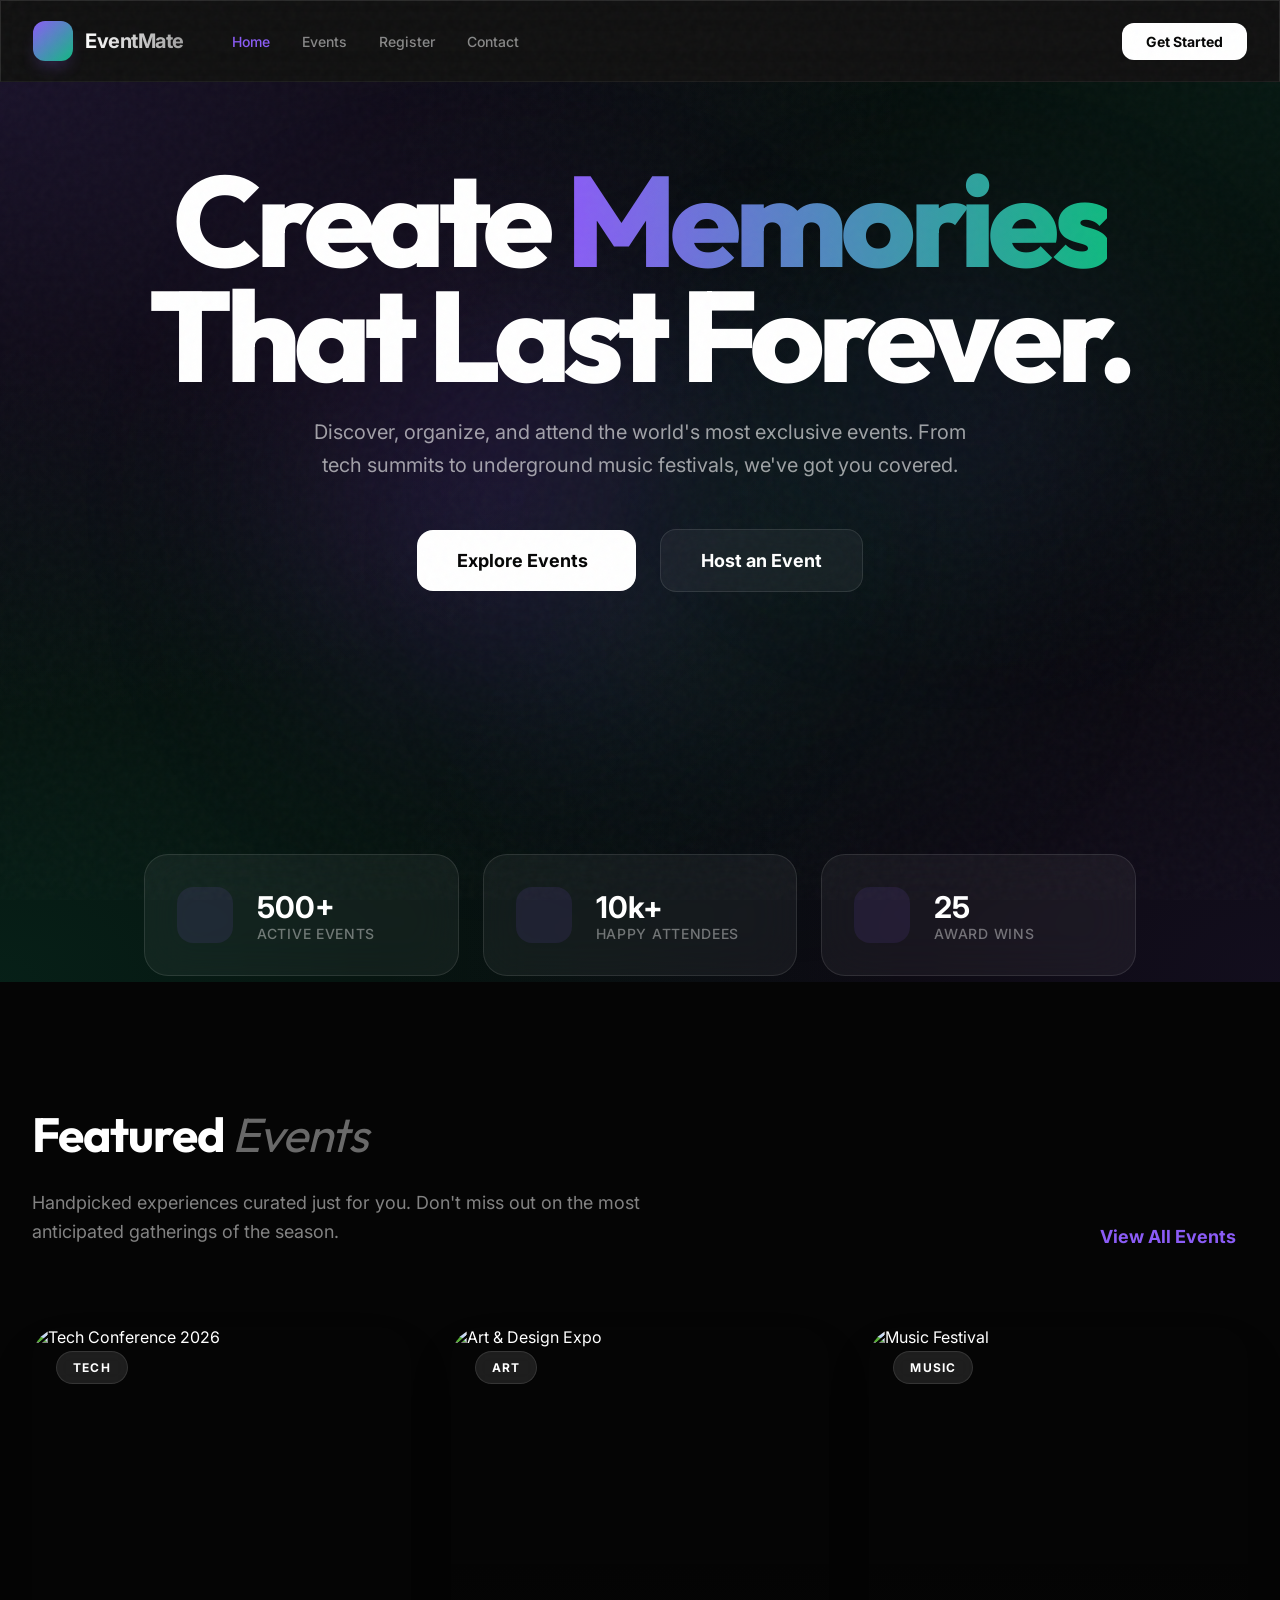
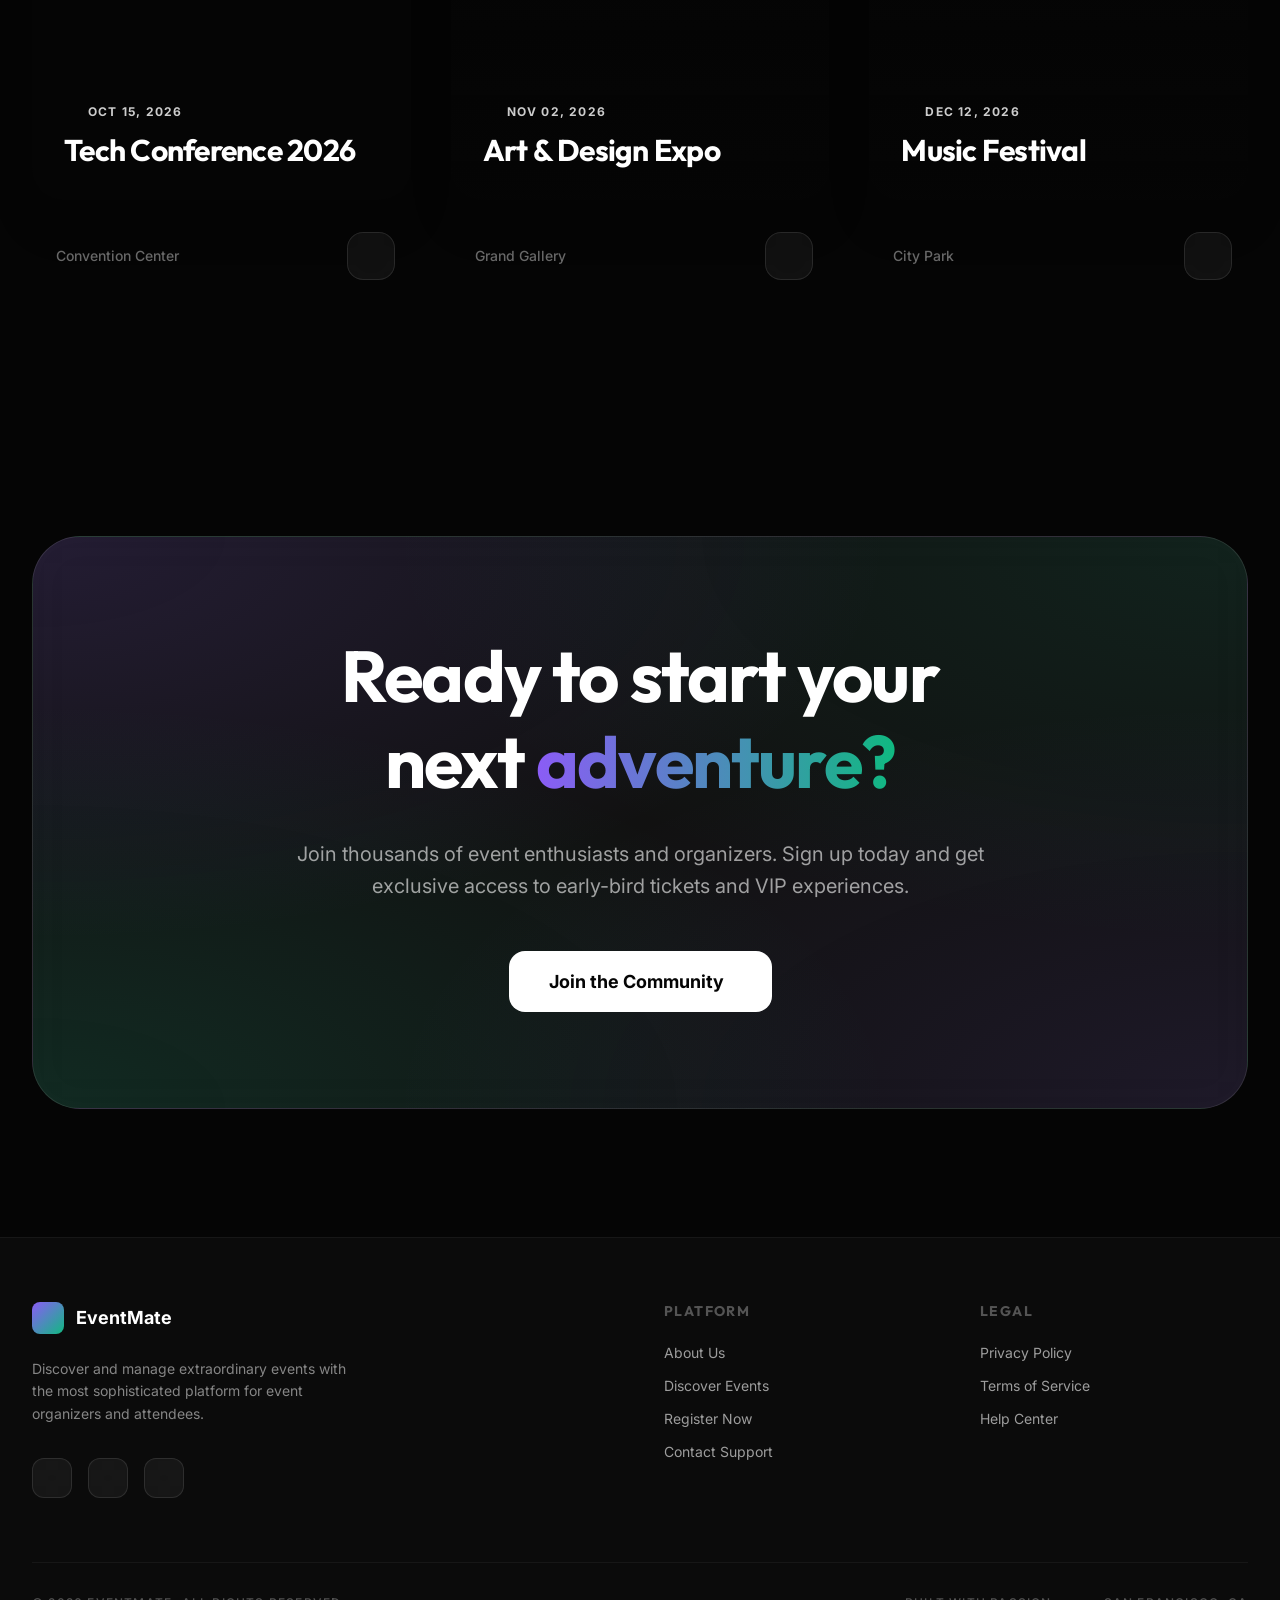
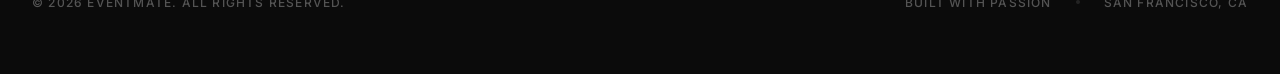
==== index.html @ 60ad9356 "Basic" ====
<!doctype html>
<html lang="en">

<head>
    <meta charset="UTF-8" />
    <meta name="viewport" content="width=device-width, initial-scale=1.0" />
    <title>EventMate - The Future of Event Management</title>
    <!-- Lucide Icons -->
    <script src="https://unpkg.com/lucide@latest"></script>
    <link rel="stylesheet" href="styles.css" />
</head>

<body>
    <div class="main-wrapper">
        <div class="noise-overlay"></div>

        <!-- Header -->
        <header class="header glass">
            <div class="header-inner container">
                <div class="header-left">
                    <a href="index.html" class="logo">
                        <div class="logo-icon">
                            <i data-lucide="sparkles"></i>
                        </div>
                        <span class="logo-text">EventMate</span>
                    </a>
                    <nav class="nav-links">
                        <a href="index.html" class="nav-link active">Home</a>
                        <a href="events.html" class="nav-link">Events</a>
                        <a href="register.html" class="nav-link">Register</a>
                        <a href="contact.html" class="nav-link">Contact</a>
                    </nav>
                </div>
                <div class="header-right">
                    <button class="icon-btn">
                        <i data-lucide="bell"></i>
                    </button>
                    <a href="signup.html" class="icon-btn">
                        <i data-lucide="user"></i>
                    </a>
                    <a href="signup.html" class="btn btn-primary header-cta">
                        Get Started
                    </a>
                </div>
            </div>
        </header>

        <!-- Main Content -->
        <main class="main-content">

            <!-- Hero Section -->
            <section class="hero mesh-bg">
                <div class="hero-blobs">
                    <div class="blob blob-1 animate-pulse"></div>
                    <div class="blob blob-2 animate-pulse delay-700"></div>
                    <div class="blob blob-3 animate-float"></div>
                </div>

                <div class="hero-content">
                    <h1 class="hero-title">
                        Create <span class="text-gradient">Memories</span> <br />
                        That Last Forever.
                    </h1>
                    <p class="hero-desc">
                        Discover, organize, and attend the world's most exclusive events. From tech summits to
                        underground music festivals, we've got you covered.
                    </p>
                    <div class="hero-actions">
                        <a href="events.html" class="btn btn-primary btn-lg btn-glow">
                            Explore Events
                            <i data-lucide="arrow-right"></i>
                        </a>
                        <a href="register.html" class="btn btn-glass btn-lg btn-glow">
                            Host an Event
                        </a>
                    </div>
                </div>
            </section>

            <!-- Stats Section -->
            <section class="stats">
                <div class="container-sm">
                    <div class="stats-grid">
                        <div class="stat-card glass">
                            <div class="stat-icon">
                                <i data-lucide="calendar"></i>
                            </div>
                            <div>
                                <div class="stat-value">500+</div>
                                <div class="stat-label">Active Events</div>
                            </div>
                        </div>
                        <div class="stat-card glass">
                            <div class="stat-icon">
                                <i data-lucide="users"></i>
                            </div>
                            <div>
                                <div class="stat-value">10k+</div>
                                <div class="stat-label">Happy Attendees</div>
                            </div>
                        </div>
                        <div class="stat-card glass">
                            <div class="stat-icon">
                                <i data-lucide="trophy"></i>
                            </div>
                            <div>
                                <div class="stat-value">25</div>
                                <div class="stat-label">Award Wins</div>
                            </div>
                        </div>
                    </div>
                </div>
            </section>

            <!-- Events Section -->
            <section class="section container">
                <div class="section-header">
                    <div>
                        <h2 class="section-title">Featured <span>Events</span></h2>
                        <p class="section-desc">
                            Handpicked experiences curated just for you. Don't miss out on the most anticipated
                            gatherings of the season.
                        </p>
                    </div>
                    <a href="events.html" class="section-link">
                        View All Events
                        <i data-lucide="arrow-right"></i>
                    </a>
                </div>

                <div class="events-grid">
                    <!-- Event 1 -->
                    <div class="event-card">
                        <div class="event-img-wrapper">
                            <img src="https://images.unsplash.com/photo-1540575861501-7ad05823c9f5?auto=format&fit=crop&q=80&w=800"
                                alt="Tech Conference 2026" class="event-img" referrerpolicy="no-referrer" />
                            <div class="event-overlay"></div>
                            <span class="event-tag btn-glass">Tech</span>
                            <div class="event-info">
                                <div class="event-date">
                                    <span>
                                        <i data-lucide="calendar"></i>
                                        Oct 15, 2026
                                    </span>
                                </div>
                                <h3 class="event-title">Tech Conference 2026</h3>
                            </div>
                        </div>
                        <div class="event-footer">
                            <div class="event-location">
                                <i data-lucide="map-pin"></i>
                                <span>Convention Center</span>
                            </div>
                            <button class="event-action btn-glass">
                                <i data-lucide="eye"></i>
                            </button>
                        </div>
                    </div>

                    <!-- Event 2 -->
                    <div class="event-card">
                        <div class="event-img-wrapper">
                            <img src="https://images.unsplash.com/photo-1531058020387-3be344556be6?auto=format&fit=crop&q=80&w=800"
                                alt="Art & Design Expo" class="event-img" referrerpolicy="no-referrer" />
                            <div class="event-overlay"></div>
                            <span class="event-tag btn-glass">Art</span>
                            <div class="event-info">
                                <div class="event-date">
                                    <span>
                                        <i data-lucide="calendar"></i>
                                        Nov 02, 2026
                                    </span>
                                </div>
                                <h3 class="event-title">Art & Design Expo</h3>
                            </div>
                        </div>
                        <div class="event-footer">
                            <div class="event-location">
                                <i data-lucide="map-pin"></i>
                                <span>Grand Gallery</span>
                            </div>
                            <button class="event-action btn-glass">
                                <i data-lucide="eye"></i>
                            </button>
                        </div>
                    </div>

                    <!-- Event 3 -->
                    <div class="event-card">
                        <div class="event-img-wrapper">
                            <img src="https://images.unsplash.com/photo-1459749411177-042180ce673c?auto=format&fit=crop&q=80&w=800"
                                alt="Music Festival" class="event-img" referrerpolicy="no-referrer" />
                            <div class="event-overlay"></div>
                            <span class="event-tag btn-glass">Music</span>
                            <div class="event-info">
                                <div class="event-date">
                                    <span>
                                        <i data-lucide="calendar"></i>
                                        Dec 12, 2026
                                    </span>
                                </div>
                                <h3 class="event-title">Music Festival</h3>
                            </div>
                        </div>
                        <div class="event-footer">
                            <div class="event-location">
                                <i data-lucide="map-pin"></i>
                                <span>City Park</span>
                            </div>
                            <button class="event-action btn-glass">
                                <i data-lucide="eye"></i>
                            </button>
                        </div>
                    </div>
                </div>
            </section>

            <!-- CTA Section -->
            <section class="section container">
                <div class="cta-box glass mesh-bg">
                    <div class="cta-content">
                        <h2 class="cta-title">Ready to start your <br /> next <span
                                class="text-gradient">adventure?</span></h2>
                        <p class="cta-desc">
                            Join thousands of event enthusiasts and organizers. Sign up today and get exclusive access
                            to early-bird tickets and VIP experiences.
                        </p>
                        <a href="signup.html" class="btn btn-primary btn-lg btn-glow">
                            Join the Community
                            <i data-lucide="arrow-right"></i>
                        </a>
                    </div>
                </div>
            </section>

        </main>

        <!-- Footer -->
        <footer class="footer">
            <div class="container">
                <div class="footer-grid">
                    <div class="footer-about">
                        <a href="index.html" class="footer-logo">
                            <div class="footer-logo-icon">
                                <i data-lucide="sparkles"></i>
                            </div>
                            <span class="footer-logo-text">EventMate</span>
                        </a>
                        <p class="footer-desc">
                            Discover and manage extraordinary events with the most sophisticated platform for event
                            organizers and attendees.
                        </p>
                        <div class="social-links">
                            <a href="#" class="social-link btn-glass">
                                <i data-lucide="facebook"></i>
                            </a>
                            <a href="#" class="social-link btn-glass">
                                <i data-lucide="instagram"></i>
                            </a>
                            <a href="#" class="social-link btn-glass">
                                <i data-lucide="linkedin"></i>
                            </a>
                        </div>
                    </div>
                    <div>
                        <h4 class="footer-heading">Platform</h4>
                        <nav class="footer-nav">
                            <a href="#">About Us</a>
                            <a href="events.html">Discover Events</a>
                            <a href="register.html">Register Now</a>
                            <a href="contact.html">Contact Support</a>
                        </nav>
                    </div>
                    <div>
                        <h4 class="footer-heading">Legal</h4>
                        <nav class="footer-nav">
                            <a href="#">Privacy Policy</a>
                            <a href="#">Terms of Service</a>
                            <a href="#">Help Center</a>
                        </nav>
                    </div>
                </div>
                <div class="footer-bottom">
                    <span>© 2026 EventMate. All rights reserved.</span>
                    <div class="footer-bottom-right">
                        <span>Built with Passion</span>
                        <div class="footer-dot"></div>
                        <span>San Francisco, CA</span>
                    </div>
                </div>
            </div>
        </footer>
    </div>

    <script src="script.js"></script>
</body>

</html>
---- styles.css ----
@import url('https://fonts.googleapis.com/css2?family=Inter:wght@300;400;500;600;700&family=Outfit:wght@300;400;500;600;700;800&family=Space+Grotesk:wght@300;400;500;600;700&display=swap');

:root {
  --font-sans: "Inter", ui-sans-serif, system-ui, sans-serif;
  --font-display: "Outfit", sans-serif;
  --font-mono: "Space Grotesk", monospace;
  --color-brand-primary: #8B5CF6;
  --color-brand-secondary: #10B981;
  --color-bg-dark: #050505;
  --color-surface: #121212;
}

* {
  margin: 0;
  padding: 0;
  box-sizing: border-box;
}

body {
  font-family: var(--font-sans);
  -webkit-font-smoothing: antialiased;
  background-color: var(--color-bg-dark);
  color: white;
  min-height: 100vh;
  display: flex;
  flex-direction: column;
}

::selection {
  background-color: rgba(139, 92, 246, 0.3);
}

a {
  text-decoration: none;
  color: inherit;
}

h1,
h2,
h3,
h4,
h5,
h6 {
  font-family: var(--font-display);
  letter-spacing: -0.025em;
}

button,
input,
select,
textarea {
  font-family: inherit;
  border: none;
  outline: none;
  background: none;
  color: inherit;
}

/* Utilities */
.text-gradient {
  background-clip: text;
  -webkit-background-clip: text;
  color: transparent;
  background-image: linear-gradient(to right, var(--color-brand-primary), var(--color-brand-secondary));
}

.glass {
  background-color: rgba(255, 255, 255, 0.05);
  backdrop-filter: blur(24px);
  -webkit-backdrop-filter: blur(24px);
  border: 1px solid rgba(255, 255, 255, 0.1);
}

.mesh-bg {
  background-image:
    radial-gradient(at 0% 0%, rgba(139, 92, 246, 0.15) 0px, transparent 50%),
    radial-gradient(at 100% 0%, rgba(16, 185, 129, 0.1) 0px, transparent 50%),
    radial-gradient(at 100% 100%, rgba(139, 92, 246, 0.1) 0px, transparent 50%),
    radial-gradient(at 0% 100%, rgba(16, 185, 129, 0.15) 0px, transparent 50%);
}

.noise-overlay {
  position: fixed;
  inset: 0;
  z-index: 9999;
  background-image: url("data:image/svg+xml,%3Csvg viewBox='0 0 200 200' xmlns='http://www.w3.org/2000/svg'%3E%3Cfilter id='noiseFilter'%3E%3CfeTurbulence type='fractalNoise' baseFrequency='0.65' numOctaves='3' stitchTiles='stitch'/%3E%3C/filter%3E%3Crect width='100%25' height='100%25' filter='url(%23noiseFilter)'/%3E%3C/svg%3E");
  opacity: 0.03;
  pointer-events: none;
}

/* Animations */
@keyframes float {

  0%,
  100% {
    transform: translateY(0px);
  }

  50% {
    transform: translateY(-20px);
  }
}

.animate-float {
  animation: float 6s ease-in-out infinite;
}

@keyframes pulse {

  0%,
  100% {
    opacity: 1;
  }

  50% {
    opacity: .5;
  }
}

.animate-pulse {
  animation: pulse 2s cubic-bezier(0.4, 0, 0.6, 1) infinite;
}

.delay-700 {
  animation-delay: 700ms;
}

/* Scrollbar */
::-webkit-scrollbar {
  width: 10px;
}

::-webkit-scrollbar-track {
  background-color: var(--color-bg-dark);
}

::-webkit-scrollbar-thumb {
  background-color: rgba(255, 255, 255, 0.1);
  border-radius: 999px;
  border: 2px solid var(--color-bg-dark);
  transition: background-color 0.2s;
}

::-webkit-scrollbar-thumb:hover {
  background-color: rgba(255, 255, 255, 0.2);
}

/* Layout & Common Components */
.main-wrapper {
  min-height: 100vh;
  display: flex;
  flex-direction: column;
  position: relative;
}

.main-content {
  flex-grow: 1;
}

.container {
  max-width: 80rem;
  margin: 0 auto;
  padding: 0 1rem;
  width: 100%;
  box-sizing: border-box;
}

@media (min-width: 640px) {
  .container {
    padding: 0 1.5rem;
  }
}

@media (min-width: 1024px) {
  .container {
    padding: 0 2rem;
  }
}

.container-sm {
  max-width: 64rem;
  margin: 0 auto;
  padding: 0 1rem;
  width: 100%;
}

/* Buttons */
.btn {
  display: inline-flex;
  align-items: center;
  justify-content: center;
  gap: 0.5rem;
  padding: 0.625rem 1.5rem;
  font-size: 0.875rem;
  font-weight: 700;
  border-radius: 0.75rem;
  transition: all 0.3s;
  cursor: pointer;
}

.btn-lg {
  padding: 1.25rem 2.5rem;
  font-size: 1.125rem;
  border-radius: 1rem;
}

.btn-primary {
  background-color: white;
  color: var(--color-bg-dark);
}

.btn-primary:hover {
  background-color: var(--color-brand-primary);
  color: white;
}

.btn-glass {
  background-color: rgba(255, 255, 255, 0.05);
  color: white;
  backdrop-filter: blur(24px);
  border: 1px solid rgba(255, 255, 255, 0.1);
}

.btn-glass:hover {
  background-color: rgba(255, 255, 255, 0.1);
}

.btn-glow {
  position: relative;
  overflow: hidden;
}

.btn-glow::after {
  content: '';
  position: absolute;
  inset: 0;
  background-color: rgba(255, 255, 255, 0.2);
  opacity: 0;
  transition: opacity 0.3s;
}

.btn-glow:hover::after {
  opacity: 1;
}

.btn-glow:hover {
  box-shadow: 0 0 30px rgba(139, 92, 246, 0.3);
}

/* Header */
.header {
  position: sticky;
  top: 0;
  z-index: 50;
  border-bottom: 1px solid rgba(255, 255, 255, 0.05);
}

.header-inner {
  display: flex;
  align-items: center;
  justify-content: space-between;
  height: 5rem;
}

.header-left {
  display: flex;
  align-items: center;
  gap: 3rem;
}

.logo {
  display: flex;
  align-items: center;
  gap: 0.75rem;
  transition: transform 0.3s;
}

.logo:hover .logo-icon {
  transform: scale(1.1);
}

.logo-icon {
  width: 2.5rem;
  height: 2.5rem;
  background: linear-gradient(to bottom right, var(--color-brand-primary), var(--color-brand-secondary));
  border-radius: 0.75rem;
  display: flex;
  align-items: center;
  justify-content: center;
  box-shadow: 0 10px 15px -3px rgba(139, 92, 246, 0.2);
  transition: transform 0.3s;
}

.logo-icon i {
  color: white;
  width: 1.5rem;
  height: 1.5rem;
}

.logo-text {
  font-size: 1.25rem;
  font-weight: 700;
  background-clip: text;
  -webkit-background-clip: text;
  color: transparent;
  background-image: linear-gradient(to right, white, rgba(255, 255, 255, 0.6));
  letter-spacing: -0.025em;
}

.nav-links {
  display: none;
  align-items: center;
  gap: 2rem;
}

@media (min-width: 768px) {
  .nav-links {
    display: flex;
  }
}

.nav-link {
  font-size: 0.875rem;
  font-weight: 500;
  color: rgba(255, 255, 255, 0.5);
  transition: color 0.3s;
}

.nav-link:hover,
.nav-link.active {
  color: white;
}

.nav-link.active {
  color: var(--color-brand-primary);
}

.header-right {
  display: flex;
  align-items: center;
  gap: 1rem;
}

.icon-btn {
  padding: 0.625rem;
  border-radius: 0.75rem;
  color: rgba(255, 255, 255, 0.6);
  transition: all 0.3s;
  display: flex;
  align-items: center;
  justify-content: center;
}

.icon-btn:hover {
  background-color: rgba(255, 255, 255, 0.05);
  color: white;
}

.header-cta {
  display: none;
}

@media (min-width: 640px) {
  .header-cta {
    display: inline-flex;
  }
}

/* Hero Section */
.hero {
  position: relative;
  min-height: 100vh;
  display: flex;
  flex-direction: column;
  align-items: center;
  padding-top: 5rem;
  padding-bottom: 15rem;
  overflow: hidden;
}

.hero-blobs {
  position: absolute;
  inset: 0;
  z-index: 0;
}

.blob-1 {
  position: absolute;
  top: 25%;
  left: 25%;
  width: 24rem;
  height: 24rem;
  border-radius: 50%;
  background-color: rgba(139, 92, 246, 0.2);
  filter: blur(120px);
}

.blob-2 {
  position: absolute;
  bottom: 25%;
  right: 25%;
  width: 24rem;
  height: 24rem;
  border-radius: 50%;
  background-color: rgba(16, 185, 129, 0.1);
  filter: blur(120px);
}

.blob-3 {
  position: absolute;
  top: 20%;
  right: 10%;
  width: 30%;
  height: 30%;
  border-radius: 50%;
  background-color: rgba(139, 92, 246, 0.1);
  filter: blur(100px);
}

.hero-content {
  position: relative;
  z-index: 10;
  text-align: center;
}

.hero-badge {
  display: inline-flex;
  align-items: center;
  gap: 0.5rem;
  padding: 0.5rem 1rem;
  border-radius: 999px;
  font-size: 0.70rem;
  font-weight: 700;
  text-transform: uppercase;
  letter-spacing: 0.1em;
  color: var(--color-brand-primary);
  margin-bottom: 1rem;
}

.hero-badge i {
  width: 1rem;
  height: 1rem;
}

.hero-title {
  font-size: 3rem;
  font-weight: 800;
  margin-bottom: 1.5rem;
  letter-spacing: -0.05em;
  line-height: 0.9;
}

@media (min-width: 768px) {
  .hero-title {
    font-size: 8rem;
  }
}

.hero-desc {
  max-width: 42rem;
  margin: 0 auto 3rem;
  color: rgba(255, 255, 255, 0.6);
  font-size: 1.25rem;
  line-height: 1.625;
}

.hero-actions {
  display: flex;
  flex-direction: column;
  gap: 1.5rem;
  align-items: center;
  justify-content: center;
}

@media (min-width: 640px) {
  .hero-actions {
    flex-direction: row;
  }
}

.hero-actions .btn {
  width: 100%;
}

@media (min-width: 640px) {
  .hero-actions .btn {
    width: auto;
  }
}

/* Stats Section */
.stats {
  position: relative;
  z-index: 20;
  margin-top: -8rem;
}

.stats-grid {
  display: grid;
  grid-template-columns: 1fr;
  gap: 1.5rem;
}

@media (min-width: 768px) {
  .stats-grid {
    grid-template-columns: repeat(3, 1fr);
  }
}

.stat-card {
  padding: 2rem;
  border-radius: 1.5rem;
  display: flex;
  align-items: center;
  gap: 1.5rem;
  transition: transform 0.3s;
}

.stat-card:hover {
  transform: translateY(-0.25rem) scale(1.05);
}

.stat-icon {
  width: 3.5rem;
  height: 3.5rem;
  background-color: rgba(139, 92, 246, 0.1);
  border-radius: 1rem;
  display: flex;
  align-items: center;
  justify-content: center;
}

.stat-icon i {
  width: 1.75rem;
  height: 1.75rem;
  color: var(--color-brand-primary);
}

.stat-value {
  font-size: 1.875rem;
  font-weight: 700;
}

.stat-label {
  color: rgba(255, 255, 255, 0.4);
  font-size: 0.875rem;
  font-weight: 500;
  text-transform: uppercase;
  letter-spacing: 0.05em;
}

/* Section Generic */
.section {
  padding-top: 8rem;
  padding-bottom: 8rem;
}

.section-header {
  display: flex;
  flex-direction: column;
  gap: 2rem;
  margin-bottom: 5rem;
}

@media (min-width: 768px) {
  .section-header {
    flex-direction: row;
    justify-content: space-between;
    align-items: flex-end;
  }
}

.section-title {
  font-size: 3rem;
  font-weight: 700;
  margin-bottom: 1.5rem;
  letter-spacing: -0.025em;
}

.section-title span {
  color: rgba(255, 255, 255, 0.4);
  font-style: italic;
  font-weight: 400;
}

.section-desc {
  color: rgba(255, 255, 255, 0.5);
  font-size: 1.125rem;
  line-height: 1.625;
  max-width: 42rem;
}

.section-link {
  display: flex;
  align-items: center;
  gap: 0.75rem;
  color: var(--color-brand-primary);
  font-weight: 700;
  font-size: 1.125rem;
  transition: color 0.3s;
}

.section-link:hover {
  color: white;
}

.section-link i {
  transition: transform 0.3s;
}

.section-link:hover i {
  transform: translateX(0.5rem);
}

/* Events Grid */
.events-grid {
  display: grid;
  grid-template-columns: 1fr;
  gap: 2.5rem;
}

@media (min-width: 768px) {
  .events-grid {
    grid-template-columns: repeat(2, 1fr);
  }
}

@media (min-width: 1024px) {
  .events-grid {
    grid-template-columns: repeat(3, 1fr);
  }
}

/* Event Card */
.event-card {
  position: relative;
  transition: transform 0.3s;
  cursor: pointer;
}

.event-card:hover {
  transform: translateY(-0.5rem);
}

.event-img-wrapper {
  position: relative;
  aspect-ratio: 4 / 5;
  border-radius: 2rem;
  overflow: hidden;
  margin-bottom: 2rem;
  box-shadow: 0 25px 50px -12px rgba(0, 0, 0, 0.25);
}

.event-img {
  width: 100%;
  height: 100%;
  object-fit: cover;
  transition: transform 0.7s;
}

.event-card:hover .event-img {
  transform: scale(1.1);
}

.event-overlay {
  position: absolute;
  inset: 0;
  background: linear-gradient(to top, rgba(5, 5, 5, 0.9), transparent, transparent);
  opacity: 0.8;
}

.event-tag {
  position: absolute;
  top: 1.5rem;
  left: 1.5rem;
  padding: 0.5rem 1rem;
  border-radius: 999px;
  font-size: 0.75rem;
  font-weight: 700;
  text-transform: uppercase;
  letter-spacing: 0.1em;
  background-color: rgba(255, 255, 255, 0.1);
  backdrop-filter: blur(8px);
}

.event-info {
  position: absolute;
  bottom: 2rem;
  left: 2rem;
  right: 2rem;
}

.event-date {
  display: flex;
  align-items: center;
  gap: 1rem;
  font-size: 0.75rem;
  font-weight: 700;
  color: rgba(255, 255, 255, 0.8);
  text-transform: uppercase;
  letter-spacing: 0.1em;
  margin-bottom: 0.75rem;
}

.event-date span {
  display: flex;
  align-items: center;
  gap: 0.5rem;
}

.event-date i {
  width: 1rem;
  height: 1rem;
  color: var(--color-brand-primary);
}

.event-title {
  font-size: 1.875rem;
  font-weight: 700;
  color: white;
  line-height: 1.2;
}

.event-footer {
  display: flex;
  align-items: center;
  justify-content: space-between;
  padding: 0 1rem;
}

.event-location {
  display: flex;
  align-items: center;
  gap: 0.5rem;
  color: rgba(255, 255, 255, 0.4);
  font-size: 0.875rem;
  font-weight: 500;
}

.event-action {
  width: 3rem;
  height: 3rem;
  border-radius: 1rem;
  display: flex;
  align-items: center;
  justify-content: center;
  transition: all 0.3s;
}

.event-card:hover .event-action {
  background-color: var(--color-brand-primary);
  color: white;
}

/* CTA Section */
.cta-box {
  position: relative;
  border-radius: 3rem;
  overflow: hidden;
  padding: 3rem;
  text-align: center;
}

@media (min-width: 768px) {
  .cta-box {
    padding: 6rem;
  }
}

.cta-content {
  position: relative;
  z-index: 10;
  max-width: 48rem;
  margin: 0 auto;
}

.cta-title {
  font-size: 3rem;
  font-weight: 700;
  margin-bottom: 2rem;
  line-height: 1.2;
}

@media (min-width: 768px) {
  .cta-title {
    font-size: 4.5rem;
  }
}

.cta-desc {
  color: rgba(255, 255, 255, 0.6);
  font-size: 1.25rem;
  margin-bottom: 3rem;
  line-height: 1.625;
}

/* Footer */
.footer {
  border-top: 1px solid rgba(255, 255, 255, 0.05);
  padding-top: 4rem;
  padding-bottom: 4rem;
  background-color: rgba(18, 18, 18, 0.5);
}

.footer-grid {
  display: grid;
  grid-template-columns: 1fr;
  gap: 3rem;
  margin-bottom: 4rem;
}

@media (min-width: 768px) {
  .footer-grid {
    grid-template-columns: repeat(4, 1fr);
  }
}

.footer-about {
  grid-column: span 1;
}

@media (min-width: 768px) {
  .footer-about {
    grid-column: span 2;
  }
}

.footer-logo {
  display: flex;
  align-items: center;
  gap: 0.75rem;
  margin-bottom: 1.5rem;
}

.footer-logo-icon {
  width: 2rem;
  height: 2rem;
  background: linear-gradient(to bottom right, var(--color-brand-primary), var(--color-brand-secondary));
  border-radius: 0.5rem;
  display: flex;
  align-items: center;
  justify-content: center;
}

.footer-logo-icon i {
  width: 1.25rem;
  height: 1.25rem;
}

.footer-logo-text {
  font-size: 1.125rem;
  font-weight: 700;
}

.footer-desc {
  color: rgba(255, 255, 255, 0.5);
  font-size: 0.875rem;
  line-height: 1.625;
  max-width: 20rem;
  margin-bottom: 2rem;
}

.social-links {
  display: flex;
  gap: 1rem;
}

.social-link {
  width: 2.5rem;
  height: 2.5rem;
  border-radius: 0.75rem;
  display: flex;
  align-items: center;
  justify-content: center;
  transition: all 0.3s;
}

.social-link:hover {
  background-color: var(--color-brand-primary);
  color: white;
}

.footer-heading {
  font-size: 0.875rem;
  font-weight: 700;
  text-transform: uppercase;
  letter-spacing: 0.1em;
  color: rgba(255, 255, 255, 0.3);
  margin-bottom: 1.5rem;
}

.footer-nav {
  display: flex;
  flex-direction: column;
  gap: 1rem;
}

.footer-nav a {
  font-size: 0.875rem;
  color: rgba(255, 255, 255, 0.6);
  transition: color 0.3s;
}

.footer-nav a:hover {
  color: white;
}

.footer-bottom {
  padding-top: 2rem;
  border-top: 1px solid rgba(255, 255, 255, 0.05);
  display: flex;
  flex-direction: column;
  gap: 1rem;
  align-items: center;
  justify-content: space-between;
  color: rgba(255, 255, 255, 0.3);
  font-size: 0.75rem;
  font-weight: 500;
  text-transform: uppercase;
  letter-spacing: 0.1em;
}

@media (min-width: 768px) {
  .footer-bottom {
    flex-direction: row;
  }
}

.footer-bottom-right {
  display: flex;
  align-items: center;
  gap: 1.5rem;
}

.footer-dot {
  width: 0.25rem;
  height: 0.25rem;
  background-color: rgba(255, 255, 255, 0.1);
  border-radius: 50%;
}

/* Events Page Layout */
.page-header {
  padding-top: 5rem;
  padding-bottom: 5rem;
  position: relative;
  display: flex;
  flex-direction: column;
}

@media (min-width: 768px) {
  .page-header {
    flex-direction: row;
    justify-content: space-between;
    align-items: flex-end;
    gap: 2rem;
  }
}

.page-header-content {
  max-width: 42rem;
  margin-bottom: 2rem;
}

@media (min-width: 768px) {
  .page-header-content {
    margin-bottom: 0;
  }
}

.page-title {
  font-size: 3.75rem;
  font-weight: 700;
  margin-bottom: 1.5rem;
  letter-spacing: -0.025em;
  line-height: 1.1;
}

.page-desc {
  color: rgba(255, 255, 255, 0.5);
  font-size: 1.25rem;
  line-height: 1.625;
}

/* Filter Bar */
.filter-bar {
  padding: 0.5rem;
  border-radius: 2rem;
  display: flex;
  flex-wrap: wrap;
  align-items: center;
  justify-content: space-between;
  gap: 1.5rem;
  margin-bottom: 4rem;
}

.filter-tags {
  display: flex;
  flex-wrap: wrap;
  gap: 0.5rem;
}

.filter-tag {
  padding: 0.75rem 1.5rem;
  border-radius: 0.75rem;
  font-size: 0.875rem;
  font-weight: 700;
  transition: all 0.3s;
  color: rgba(255, 255, 255, 0.5);
  cursor: pointer;
}

.filter-tag:hover {
  color: white;
  background-color: rgba(255, 255, 255, 0.05);
}

.filter-tag.active {
  background-color: white;
  color: var(--color-bg-dark);
}

.sort-control {
  display: flex;
  align-items: center;
  gap: 1rem;
  padding-right: 1rem;
}

.sort-btn {
  display: flex;
  align-items: center;
  gap: 0.5rem;
  color: rgba(255, 255, 255, 0.5);
  font-weight: 700;
  font-size: 0.875rem;
  cursor: pointer;
  transition: color 0.3s;
}

.sort-btn:hover {
  color: white;
}

/* Search Input */
.search-box {
  position: relative;
  width: 100%;
  max-width: 24rem;
}

.search-icon {
  position: absolute;
  left: 1.25rem;
  top: 50%;
  transform: translateY(-50%);
  color: rgba(255, 255, 255, 0.3);
}

.search-input {
  width: 100%;
  padding: 1rem 1.5rem 1rem 3.5rem;
  border-radius: 1rem;
  color: white;
  transition: all 0.3s;
  background-color: rgba(255, 255, 255, 0.05);
  box-shadow: inset 0 0 0 1px rgba(255, 255, 255, 0.1);
}

.search-input:focus {
  background-color: rgba(255, 255, 255, 0.1);
  outline: none;
  box-shadow: inset 0 0 0 2px var(--color-brand-primary);
}

/* Events Grid - Compact */
.events-grid-compact {
  display: grid;
  grid-template-columns: 1fr;
  gap: 2rem;
}

@media (min-width: 640px) {
  .events-grid-compact {
    grid-template-columns: repeat(2, 1fr);
  }
}

@media (min-width: 1024px) {
  .events-grid-compact {
    grid-template-columns: repeat(4, 1fr);
  }
}

.event-card-compact {
  cursor: pointer;
  transition: transform 0.3s;
}

.event-card-compact:hover {
  transform: translateY(-0.5rem);
}

.event-img-compact {
  aspect-ratio: 3 / 4;
  border-radius: 1.5rem;
  overflow: hidden;
  margin-bottom: 1.5rem;
  position: relative;
}

.event-title-compact {
  font-size: 1.25rem;
  font-weight: 700;
  color: white;
  margin-bottom: 0.75rem;
  transition: color 0.3s;
}

.event-card-compact:hover .event-title-compact {
  color: var(--color-brand-primary);
}

.event-meta {
  display: flex;
  flex-direction: column;
  gap: 0.5rem;
  color: rgba(255, 255, 255, 0.4);
  font-size: 0.875rem;
  font-weight: 500;
}

.event-meta span {
  display: flex;
  align-items: center;
  gap: 0.5rem;
}

.load-more-container {
  text-align: center;
  margin-top: 6rem;
}

/* Contact Page Layout */
.contact-hero {
  padding-top: 6rem;
  padding-bottom: 6rem;
  position: relative;
  overflow: hidden;
}

.contact-grid {
  display: grid;
  grid-template-columns: 1fr;
  gap: 5rem;
  align-items: flex-start;
}

@media (min-width: 1024px) {
  .contact-grid {
    grid-template-columns: repeat(2, 1fr);
  }
}

/* Contact Items */
.contact-items {
  display: grid;
  grid-template-columns: 1fr;
  gap: 2rem;
}

@media (min-width: 640px) {
  .contact-items {
    grid-template-columns: repeat(2, 1fr);
  }
}

.contact-item {
  padding: 1.5rem;
  border-radius: 1.5rem;
}

.contact-icon {
  width: 2.5rem;
  height: 2.5rem;
  background-color: rgba(139, 92, 246, 0.1);
  border-radius: 0.75rem;
  display: flex;
  align-items: center;
  justify-content: center;
  margin-bottom: 1rem;
  color: var(--color-brand-primary);
}

.contact-label {
  font-size: 0.75rem;
  font-weight: 700;
  text-transform: uppercase;
  letter-spacing: 0.1em;
  color: rgba(255, 255, 255, 0.3);
  margin-bottom: 0.25rem;
}

.contact-value {
  font-size: 0.875rem;
  font-weight: 700;
  color: white;
}

/* Forms */
.form-card {
  padding: 2.5rem;
  border-radius: 3rem;
  background-color: rgba(255, 255, 255, 0.03);
  backdrop-filter: blur(24px);
  border: 1px solid rgba(255, 255, 255, 0.1);
  box-shadow: 0 25px 50px -12px rgba(0, 0, 0, 0.25);
}

@media (min-width: 768px) {
  .form-card {
    padding: 4rem;
  }
}

.form-header {
  display: flex;
  align-items: center;
  gap: 0.75rem;
  margin-bottom: 2.5rem;
}

.form-header-icon {
  width: 2.5rem;
  height: 2.5rem;
  background-color: rgba(16, 185, 129, 0.1);
  border-radius: 0.75rem;
  display: flex;
  align-items: center;
  justify-content: center;
  color: var(--color-brand-secondary);
}

.form-header-title {
  font-size: 1.5rem;
  font-weight: 700;
}

.form-group {
  margin-bottom: 1.5rem;
}

.form-row {
  display: grid;
  grid-template-columns: 1fr;
  gap: 1.5rem;
  margin-bottom: 1.5rem;
}

@media (min-width: 768px) {
  .form-row {
    grid-template-columns: repeat(2, 1fr);
  }
}

.form-label {
  display: block;
  font-size: 0.75rem;
  font-weight: 700;
  text-transform: uppercase;
  letter-spacing: 0.1em;
  color: rgba(255, 255, 255, 0.3);
  margin-bottom: 0.5rem;
}

.form-control {
  width: 100%;
  padding: 1rem 1.5rem;
  background-color: rgba(255, 255, 255, 0.05);
  border: 1px solid rgba(255, 255, 255, 0.1);
  border-radius: 1rem;
  color: white;
  transition: all 0.3s;
}

.form-control::placeholder {
  color: rgba(255, 255, 255, 0.1);
}

.form-control:focus {
  outline: none;
  border-color: rgba(139, 92, 246, 0.5);
  box-shadow: 0 0 0 2px rgba(139, 92, 246, 0.5);
}

.form-control-icon-wrap {
  position: relative;
}

.form-control-icon {
  position: absolute;
  left: 1.5rem;
  top: 50%;
  transform: translateY(-50%);
  color: rgba(255, 255, 255, 0.2);
}

.form-control-with-icon {
  padding-left: 3.5rem;
}

.form-submit {
  margin-top: 2rem;
  width: 100%;
}

.form-select-wrap {
  position: relative;
}

.form-select {
  appearance: none;
  cursor: pointer;
}

.form-select-icon {
  position: absolute;
  right: 1.5rem;
  top: 50%;
  transform: translateY(-50%);
  color: rgba(255, 255, 255, 0.3);
  pointer-events: none;
}

.form-select option {
  background-color: var(--color-bg-dark);
}

.form-info {
  display: flex;
  align-items: flex-start;
  gap: 1rem;
  padding: 1.5rem;
  background-color: rgba(255, 255, 255, 0.05);
  border: 1px solid rgba(139, 92, 246, 0.2);
  border-radius: 1rem;
  margin-bottom: 2rem;
}

.form-info-text {
  color: rgba(255, 255, 255, 0.4);
  font-size: 0.875rem;
  line-height: 1.625;
}

/* Image Side */
.side-image {
  position: sticky;
  top: 8rem;
}

.side-image-inner {
  position: relative;
  aspect-ratio: 4 / 5;
  border-radius: 3rem;
  overflow: hidden;
  box-shadow: 0 25px 50px -12px rgba(0, 0, 0, 0.25);
}

.side-image-img {
  width: 100%;
  height: 100%;
  object-fit: cover;
}

.side-image-overlay {
  position: absolute;
  inset: 0;
  background: linear-gradient(to top, rgba(5, 5, 5, 0.9), transparent);
}

.side-image-content {
  position: absolute;
  bottom: 3rem;
  left: 3rem;
  right: 3rem;
}

/* Auth Layout */
.auth-grid {
  display: grid;
  grid-template-columns: 1fr;
  gap: 4rem;
  align-items: center;
}

@media (min-width: 1024px) {
  .auth-grid {
    grid-template-columns: repeat(2, 1fr);
  }
}

.auth-features {
  display: flex;
  flex-direction: column;
  gap: 1.5rem;
}

.auth-feature {
  display: flex;
  align-items: flex-start;
  gap: 1rem;
}

.auth-feature-icon {
  width: 1.5rem;
  height: 1.5rem;
  border-radius: 50%;
  background-color: rgba(139, 92, 246, 0.2);
  display: flex;
  align-items: center;
  justify-content: center;
  margin-top: 0.25rem;
}

.auth-feature-dot {
  width: 0.5rem;
  height: 0.5rem;
  border-radius: 50%;
  background-color: var(--color-brand-primary);
}

.auth-feature-title {
  font-weight: 700;
  color: white;
  margin-bottom: 0.25rem;
}

.auth-feature-desc {
  color: rgba(255, 255, 255, 0.4);
  font-size: 0.875rem;
}

.auth-form-footer {
  margin-top: 2.5rem;
  text-align: center;
  color: rgba(255, 255, 255, 0.4);
  font-size: 0.875rem;
}

.auth-form-link {
  color: white;
  font-weight: 700;
  transition: color 0.3s;
  margin-left: 0.5rem;
}

.auth-form-link:hover {
  color: var(--color-brand-primary);
}
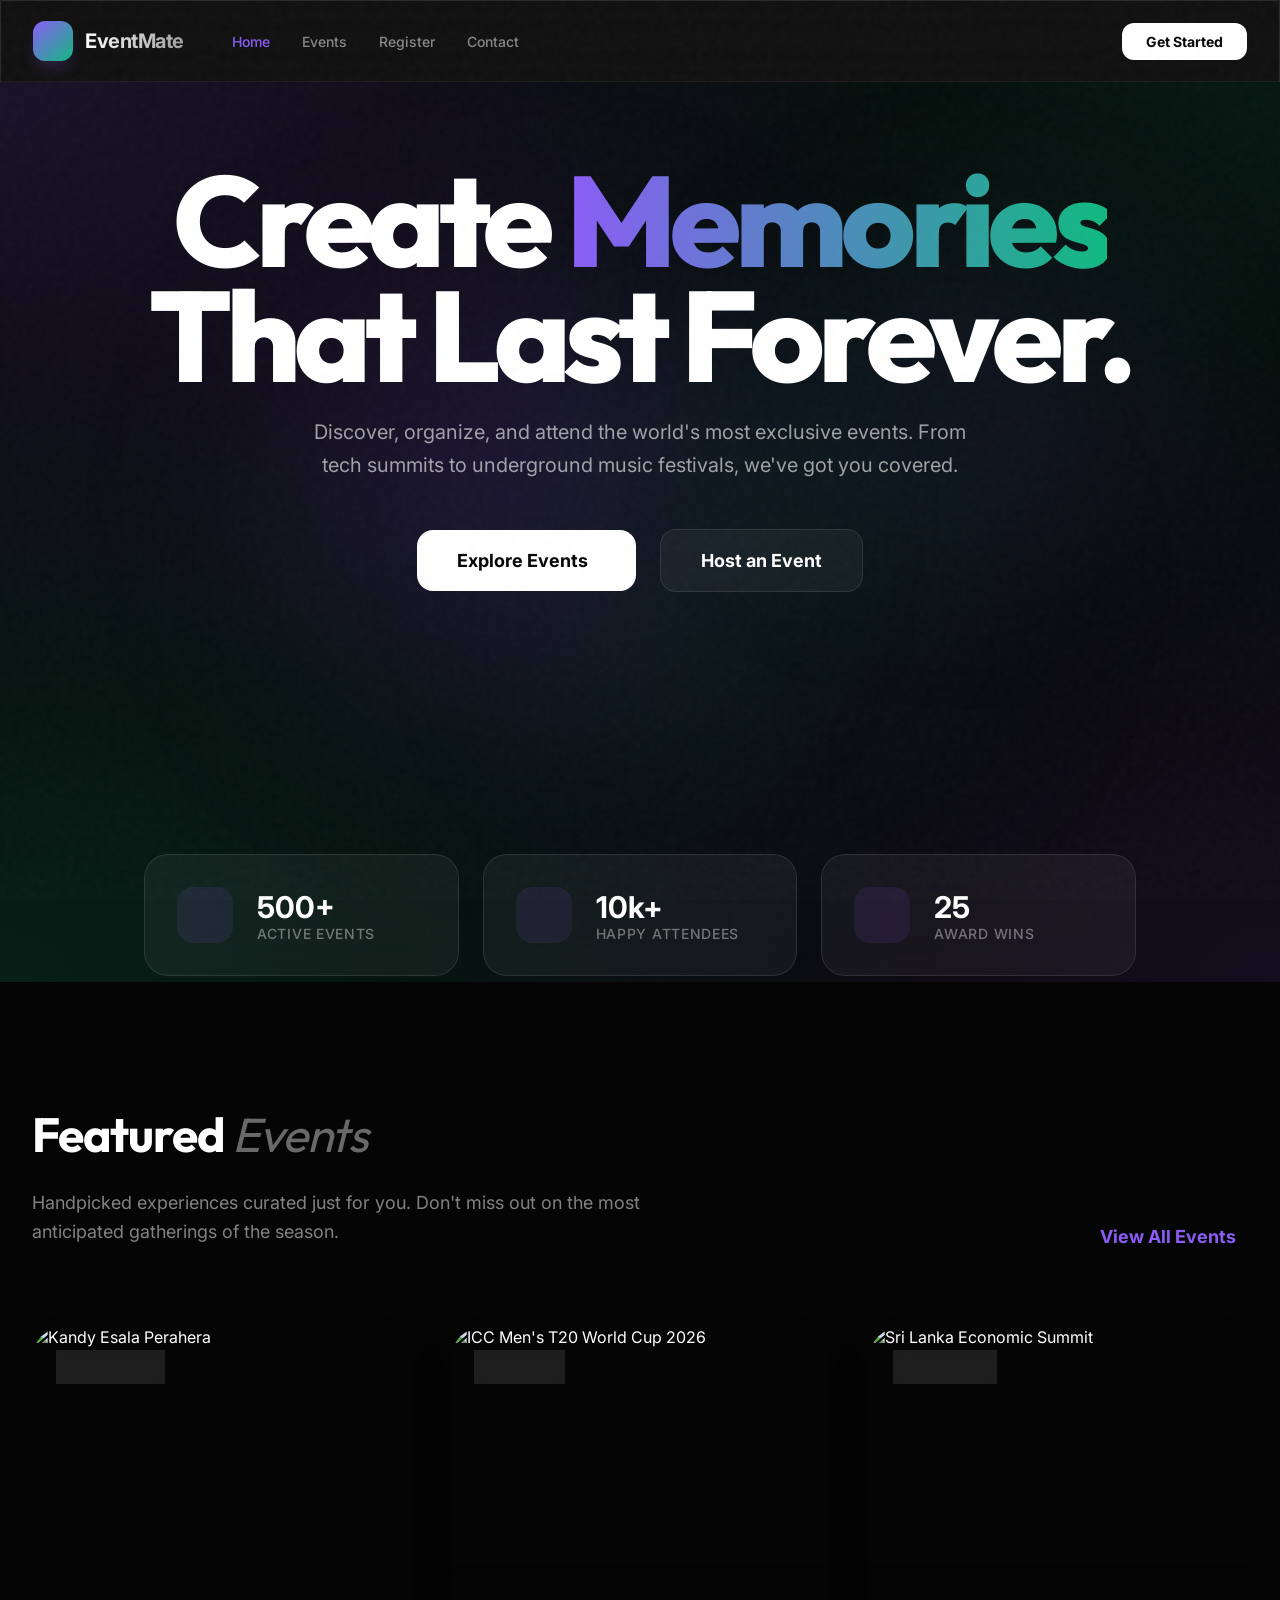
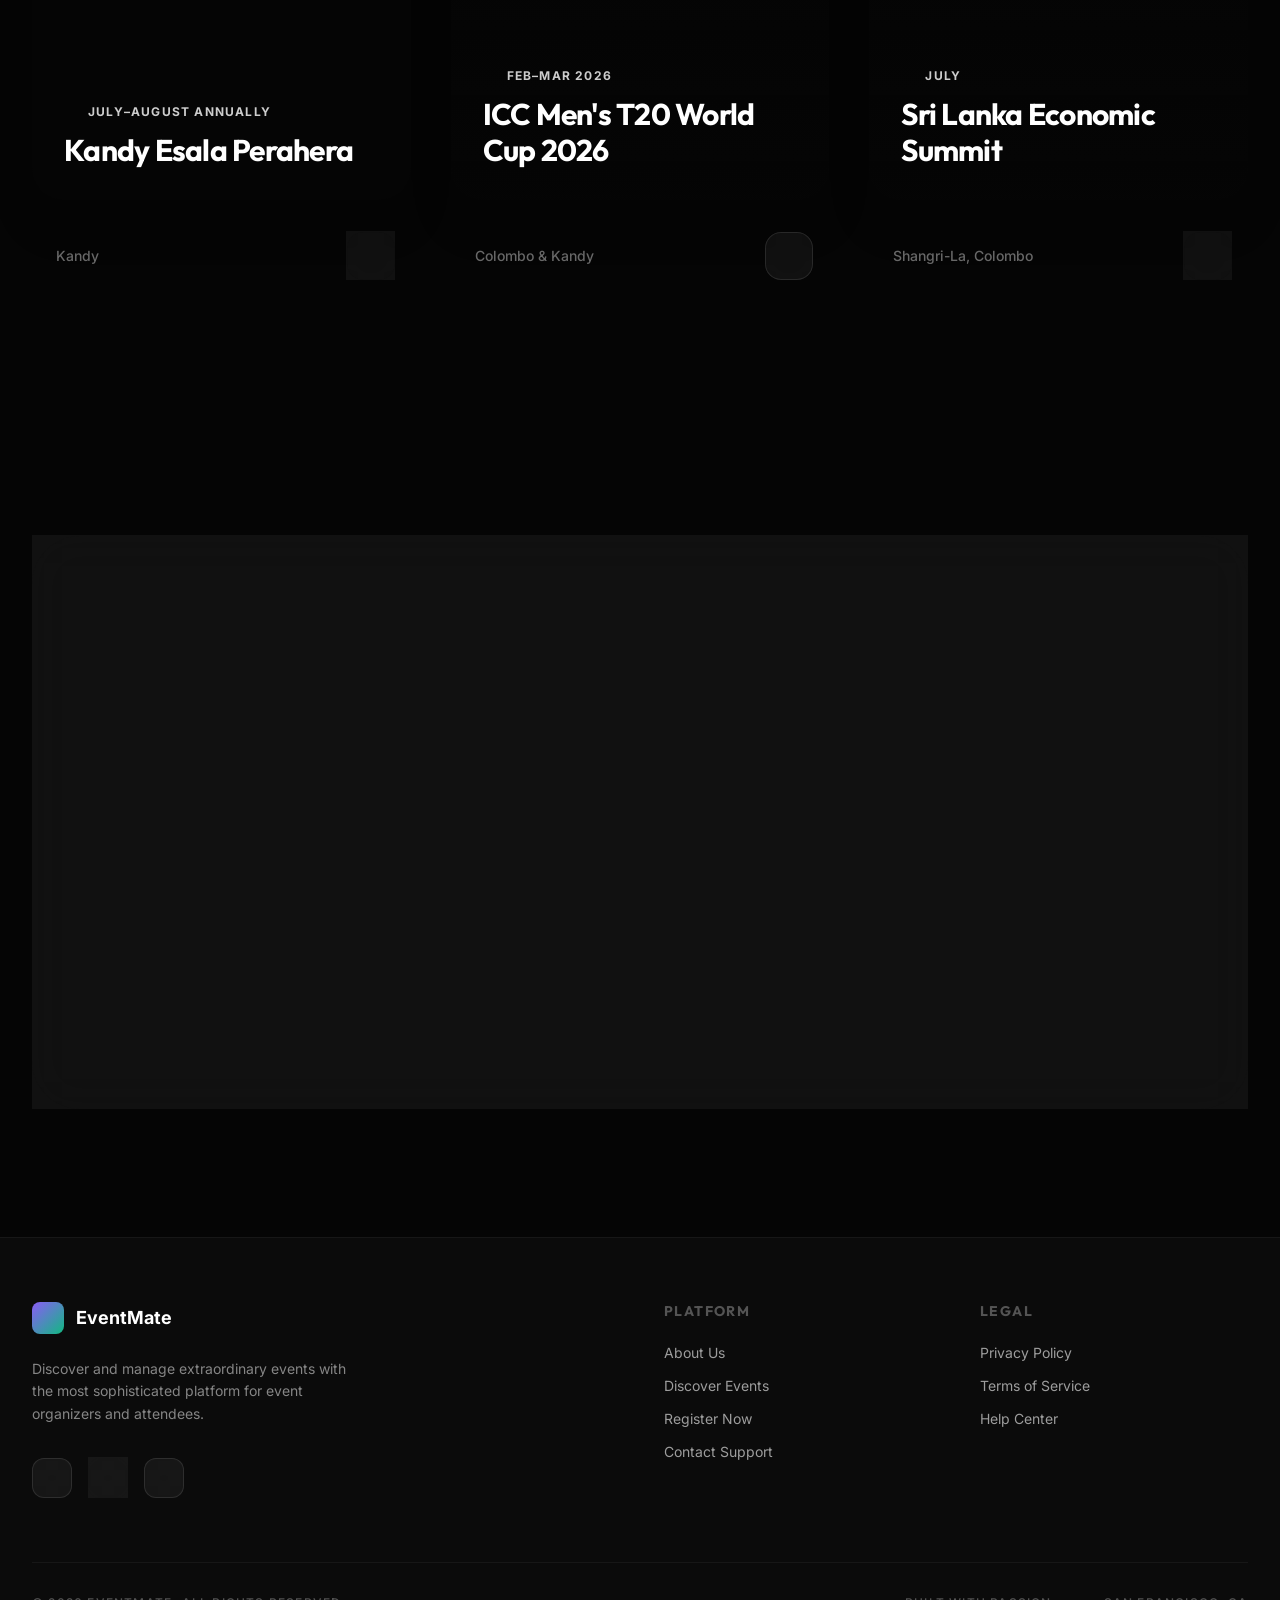
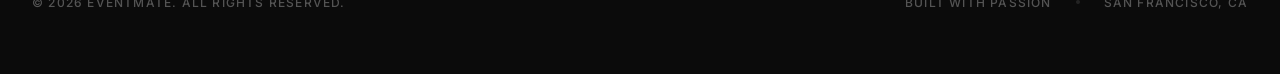
==== commit 01addc67: "Add events" ====
--- a/index.html
+++ b/index.html
@@ -8,6 +8,7 @@
     <!-- Lucide Icons -->
     <script src="https://unpkg.com/lucide@latest"></script>
     <link rel="stylesheet" href="styles.css" />
+    <script src="events-data.js"></script>
 </head>
 
 <body>
@@ -129,89 +130,7 @@
                 </div>
 
                 <div class="events-grid">
-                    <!-- Event 1 -->
-                    <div class="event-card">
-                        <div class="event-img-wrapper">
-                            <img src="https://images.unsplash.com/photo-1540575861501-7ad05823c9f5?auto=format&fit=crop&q=80&w=800"
-                                alt="Tech Conference 2026" class="event-img" referrerpolicy="no-referrer" />
-                            <div class="event-overlay"></div>
-                            <span class="event-tag btn-glass">Tech</span>
-                            <div class="event-info">
-                                <div class="event-date">
-                                    <span>
-                                        <i data-lucide="calendar"></i>
-                                        Oct 15, 2026
-                                    </span>
-                                </div>
-                                <h3 class="event-title">Tech Conference 2026</h3>
-                            </div>
-                        </div>
-                        <div class="event-footer">
-                            <div class="event-location">
-                                <i data-lucide="map-pin"></i>
-                                <span>Convention Center</span>
-                            </div>
-                            <button class="event-action btn-glass">
-                                <i data-lucide="eye"></i>
-                            </button>
-                        </div>
-                    </div>
-
-                    <!-- Event 2 -->
-                    <div class="event-card">
-                        <div class="event-img-wrapper">
-                            <img src="https://images.unsplash.com/photo-1531058020387-3be344556be6?auto=format&fit=crop&q=80&w=800"
-                                alt="Art & Design Expo" class="event-img" referrerpolicy="no-referrer" />
-                            <div class="event-overlay"></div>
-                            <span class="event-tag btn-glass">Art</span>
-                            <div class="event-info">
-                                <div class="event-date">
-                                    <span>
-                                        <i data-lucide="calendar"></i>
-                                        Nov 02, 2026
-                                    </span>
-                                </div>
-                                <h3 class="event-title">Art & Design Expo</h3>
-                            </div>
-                        </div>
-                        <div class="event-footer">
-                            <div class="event-location">
-                                <i data-lucide="map-pin"></i>
-                                <span>Grand Gallery</span>
-                            </div>
-                            <button class="event-action btn-glass">
-                                <i data-lucide="eye"></i>
-                            </button>
-                        </div>
-                    </div>
-
-                    <!-- Event 3 -->
-                    <div class="event-card">
-                        <div class="event-img-wrapper">
-                            <img src="https://images.unsplash.com/photo-1459749411177-042180ce673c?auto=format&fit=crop&q=80&w=800"
-                                alt="Music Festival" class="event-img" referrerpolicy="no-referrer" />
-                            <div class="event-overlay"></div>
-                            <span class="event-tag btn-glass">Music</span>
-                            <div class="event-info">
-                                <div class="event-date">
-                                    <span>
-                                        <i data-lucide="calendar"></i>
-                                        Dec 12, 2026
-                                    </span>
-                                </div>
-                                <h3 class="event-title">Music Festival</h3>
-                            </div>
-                        </div>
-                        <div class="event-footer">
-                            <div class="event-location">
-                                <i data-lucide="map-pin"></i>
-                                <span>City Park</span>
-                            </div>
-                            <button class="event-action btn-glass">
-                                <i data-lucide="eye"></i>
-                            </button>
-                        </div>
-                    </div>
+                    <!-- Featured Events dynamically rendered by script.js -->
                 </div>
             </section>
 
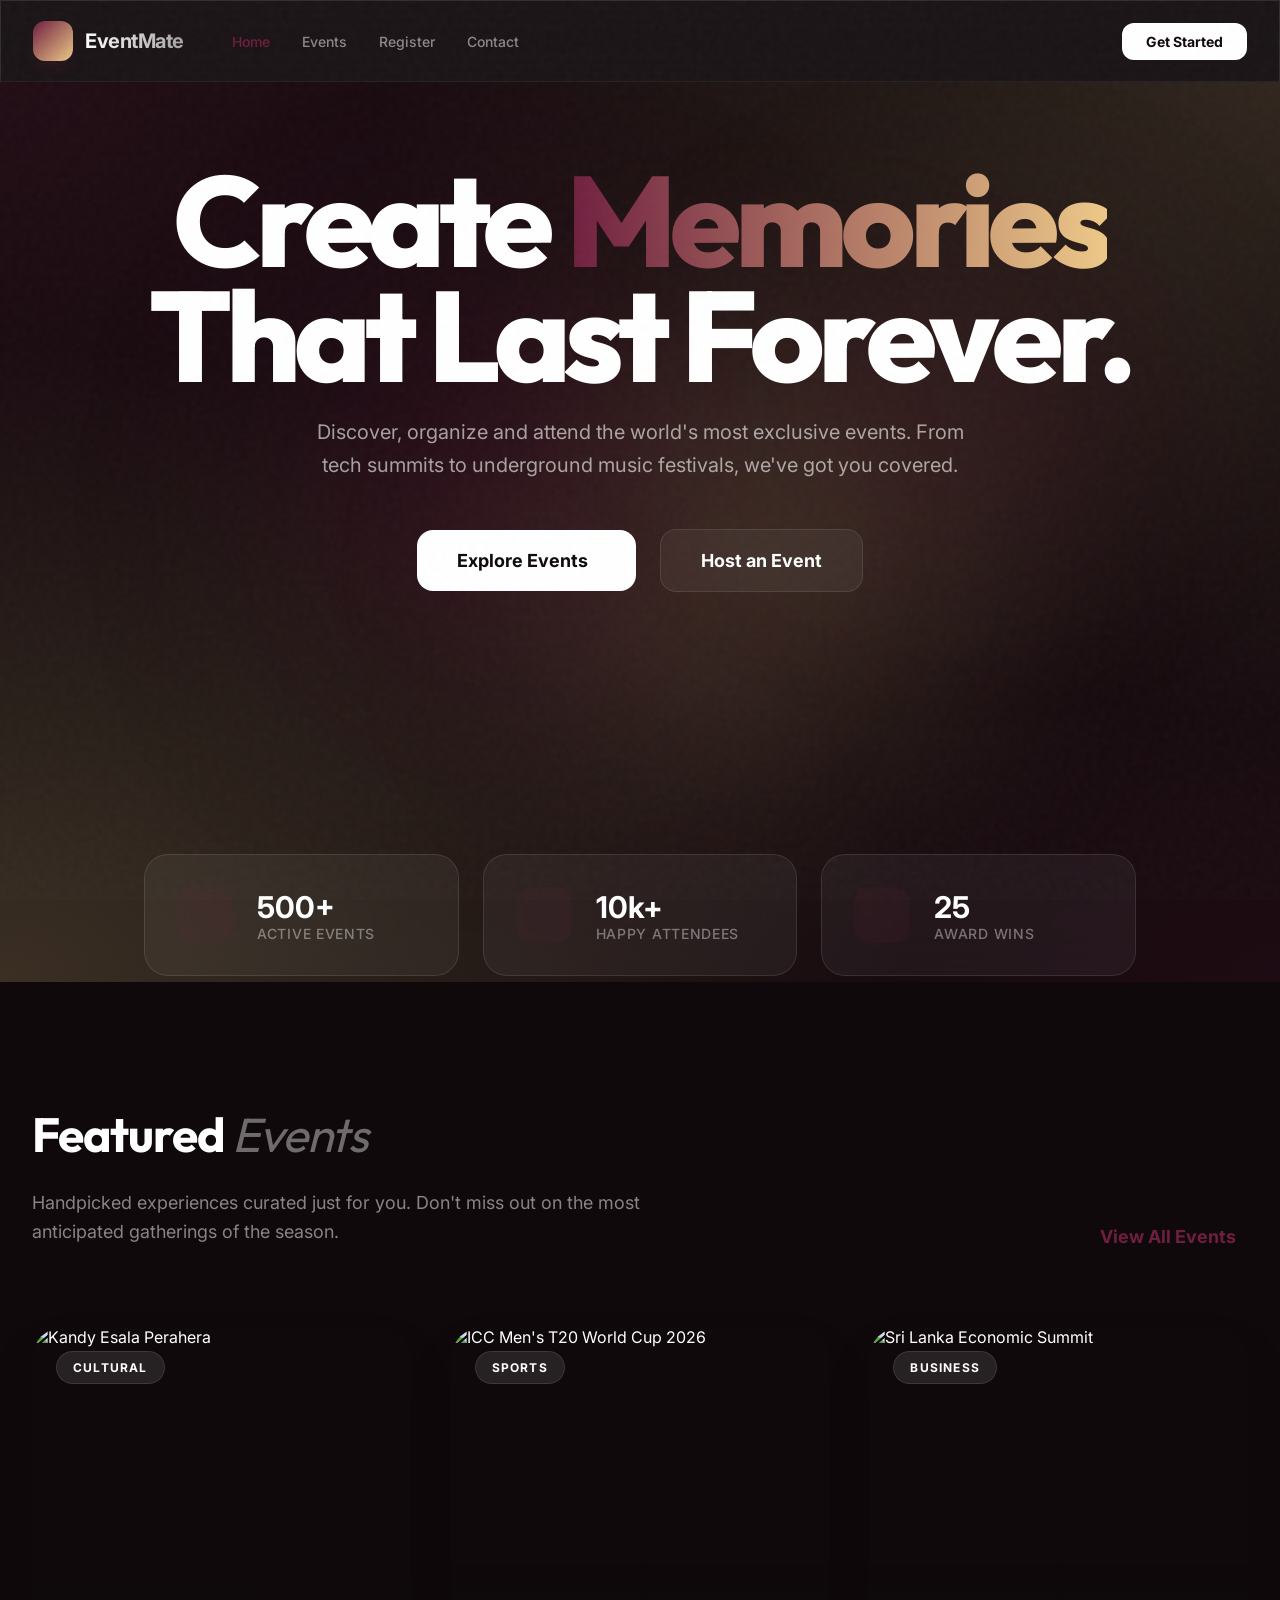
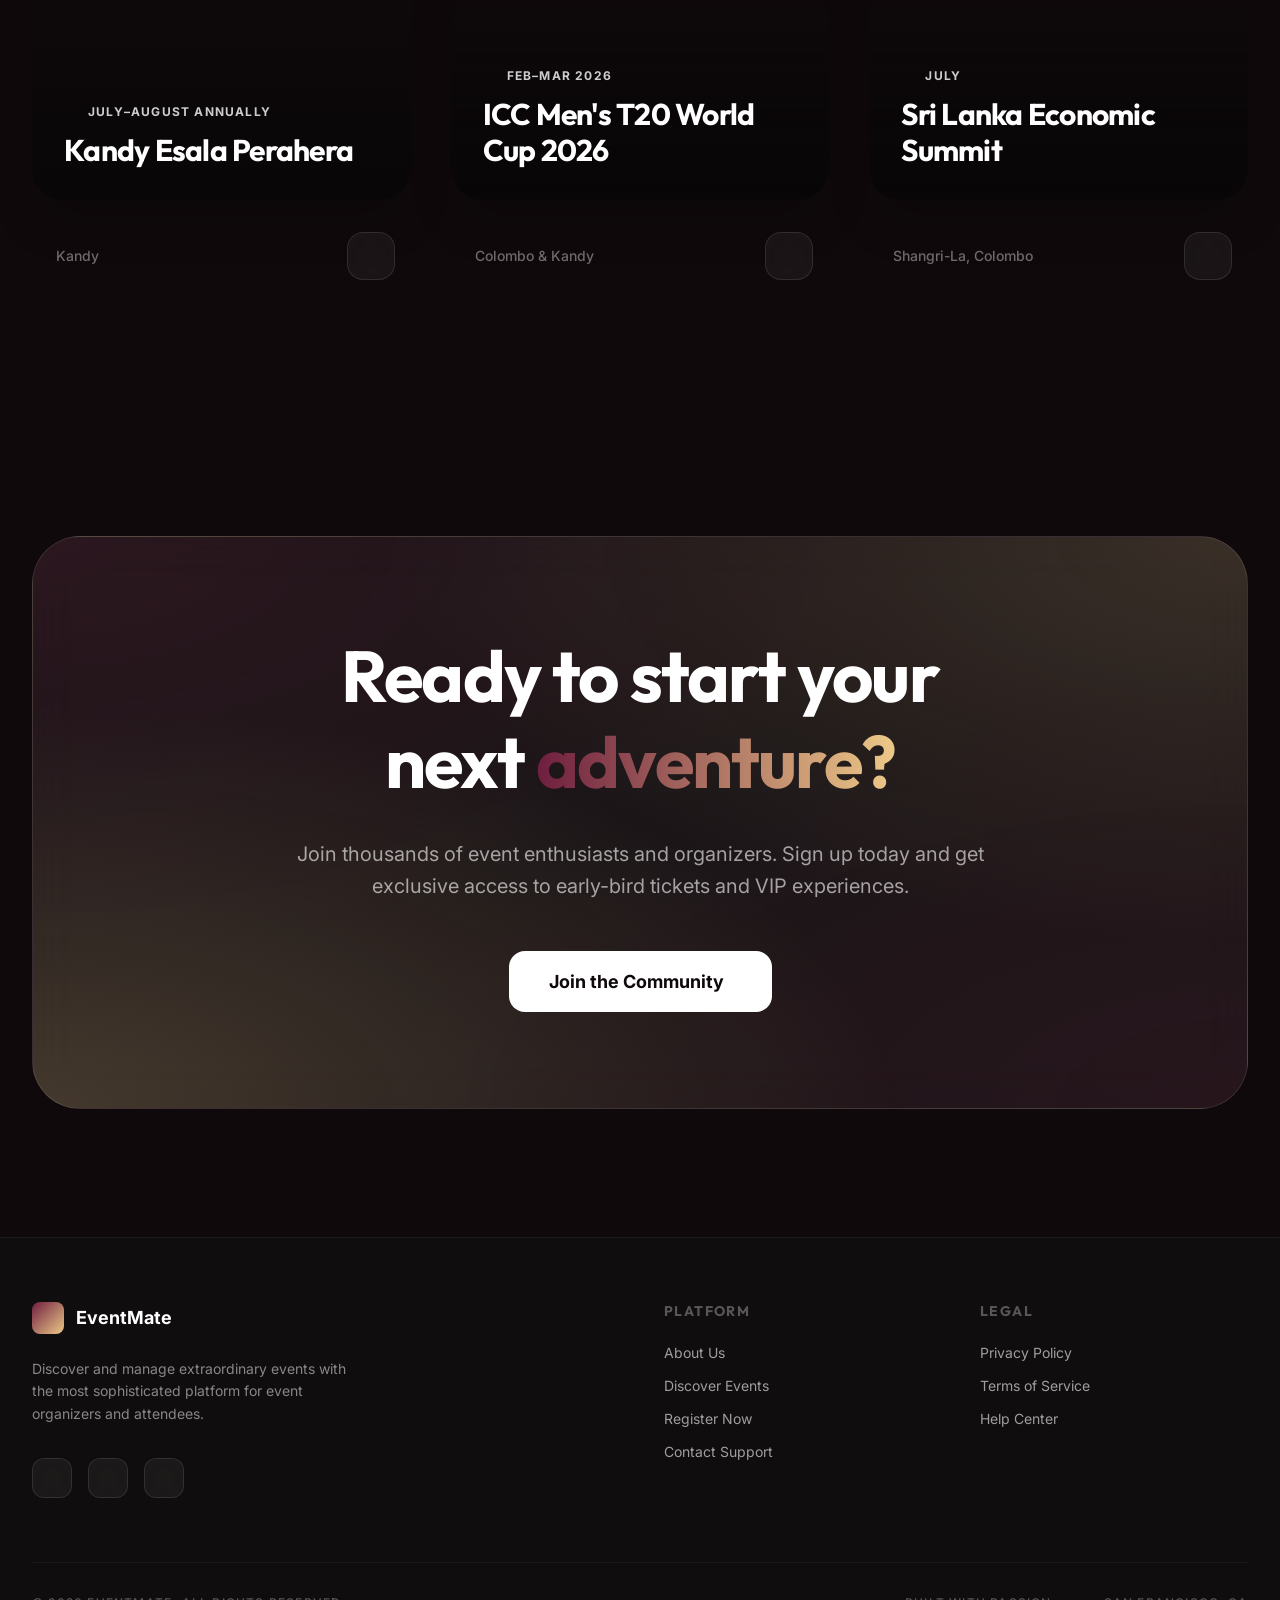
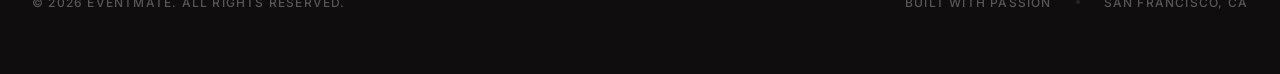
==== commit 89d6c75b: "color change" ====
--- a/index.html
+++ b/index.html
@@ -63,7 +63,7 @@
                         That Last Forever.
                     </h1>
                     <p class="hero-desc">
-                        Discover, organize, and attend the world's most exclusive events. From tech summits to
+                        Discover, organize and attend the world's most exclusive events. From tech summits to
                         underground music festivals, we've got you covered.
                     </p>
                     <div class="hero-actions">
--- a/styles.css
+++ b/styles.css
@@ -4,10 +4,10 @@
   --font-sans: "Inter", ui-sans-serif, system-ui, sans-serif;
   --font-display: "Outfit", sans-serif;
   --font-mono: "Space Grotesk", monospace;
-  --color-brand-primary: #8B5CF6;
-  --color-brand-secondary: #10B981;
-  --color-bg-dark: #050505;
-  --color-surface: #121212;
+  --color-brand-primary: #6F1E3F; /* Deep Burgundy */
+  --color-brand-secondary: #EDC988; /* Soft Gold */
+  --color-bg-dark: #0F090B; /* Deep Warm Black */
+  --color-surface: #1C1115; /* Warm Surface */
 }
 
 * {
@@ -27,7 +27,7 @@
 }
 
 ::selection {
-  background-color: rgba(139, 92, 246, 0.3);
+  background-color: rgba(111, 30, 63, 0.4);
 }
 
 a {
@@ -73,10 +73,10 @@
 
 .mesh-bg {
   background-image:
-    radial-gradient(at 0% 0%, rgba(139, 92, 246, 0.15) 0px, transparent 50%),
-    radial-gradient(at 100% 0%, rgba(16, 185, 129, 0.1) 0px, transparent 50%),
-    radial-gradient(at 100% 100%, rgba(139, 92, 246, 0.1) 0px, transparent 50%),
-    radial-gradient(at 0% 100%, rgba(16, 185, 129, 0.15) 0px, transparent 50%);
+    radial-gradient(at 0% 0%, rgba(111, 30, 63, 0.2) 0px, transparent 50%),
+    radial-gradient(at 100% 0%, rgba(237, 201, 136, 0.15) 0px, transparent 50%),
+    radial-gradient(at 100% 100%, rgba(111, 30, 63, 0.15) 0px, transparent 50%),
+    radial-gradient(at 0% 100%, rgba(237, 201, 136, 0.2) 0px, transparent 50%);
 }
 
 .noise-overlay {
@@ -244,7 +244,7 @@
 }
 
 .btn-glow:hover {
-  box-shadow: 0 0 30px rgba(139, 92, 246, 0.3);
+  box-shadow: 0 0 30px rgba(111, 30, 63, 0.4);
 }
 
 /* Header */
@@ -287,7 +287,7 @@
   display: flex;
   align-items: center;
   justify-content: center;
-  box-shadow: 0 10px 15px -3px rgba(139, 92, 246, 0.2);
+  box-shadow: 0 10px 15px -3px rgba(111, 30, 63, 0.2);
   transition: transform 0.3s;
 }
 
@@ -391,7 +391,7 @@
   width: 24rem;
   height: 24rem;
   border-radius: 50%;
-  background-color: rgba(139, 92, 246, 0.2);
+  background-color: rgba(111, 30, 63, 0.3);
   filter: blur(120px);
 }
 
@@ -402,7 +402,7 @@
   width: 24rem;
   height: 24rem;
   border-radius: 50%;
-  background-color: rgba(16, 185, 129, 0.1);
+  background-color: rgba(237, 201, 136, 0.2);
   filter: blur(120px);
 }
 
@@ -413,7 +413,7 @@
   width: 30%;
   height: 30%;
   border-radius: 50%;
-  background-color: rgba(139, 92, 246, 0.1);
+  background-color: rgba(111, 30, 63, 0.2);
   filter: blur(100px);
 }
 
@@ -523,7 +523,7 @@
 .stat-icon {
   width: 3.5rem;
   height: 3.5rem;
-  background-color: rgba(139, 92, 246, 0.1);
+  background-color: rgba(111, 30, 63, 0.1);
   border-radius: 1rem;
   display: flex;
   align-items: center;
@@ -1183,7 +1183,7 @@
 .contact-icon {
   width: 2.5rem;
   height: 2.5rem;
-  background-color: rgba(139, 92, 246, 0.1);
+  background-color: rgba(111, 30, 63, 0.1);
   border-radius: 0.75rem;
   display: flex;
   align-items: center;
@@ -1233,7 +1233,7 @@
 .form-header-icon {
   width: 2.5rem;
   height: 2.5rem;
-  background-color: rgba(16, 185, 129, 0.1);
+  background-color: rgba(237, 201, 136, 0.1);
   border-radius: 0.75rem;
   display: flex;
   align-items: center;
@@ -1289,8 +1289,8 @@
 
 .form-control:focus {
   outline: none;
-  border-color: rgba(139, 92, 246, 0.5);
-  box-shadow: 0 0 0 2px rgba(139, 92, 246, 0.5);
+  border-color: rgba(111, 30, 63, 0.5);
+  box-shadow: 0 0 0 2px rgba(111, 30, 63, 0.5);
 }
 
 .form-control-icon-wrap {
@@ -1342,7 +1342,7 @@
   gap: 1rem;
   padding: 1.5rem;
   background-color: rgba(255, 255, 255, 0.05);
-  border: 1px solid rgba(139, 92, 246, 0.2);
+  border: 1px solid rgba(111, 30, 63, 0.3);
   border-radius: 1rem;
   margin-bottom: 2rem;
 }
@@ -1416,7 +1416,7 @@
   width: 1.5rem;
   height: 1.5rem;
   border-radius: 50%;
-  background-color: rgba(139, 92, 246, 0.2);
+  background-color: rgba(111, 30, 63, 0.2);
   display: flex;
   align-items: center;
   justify-content: center;
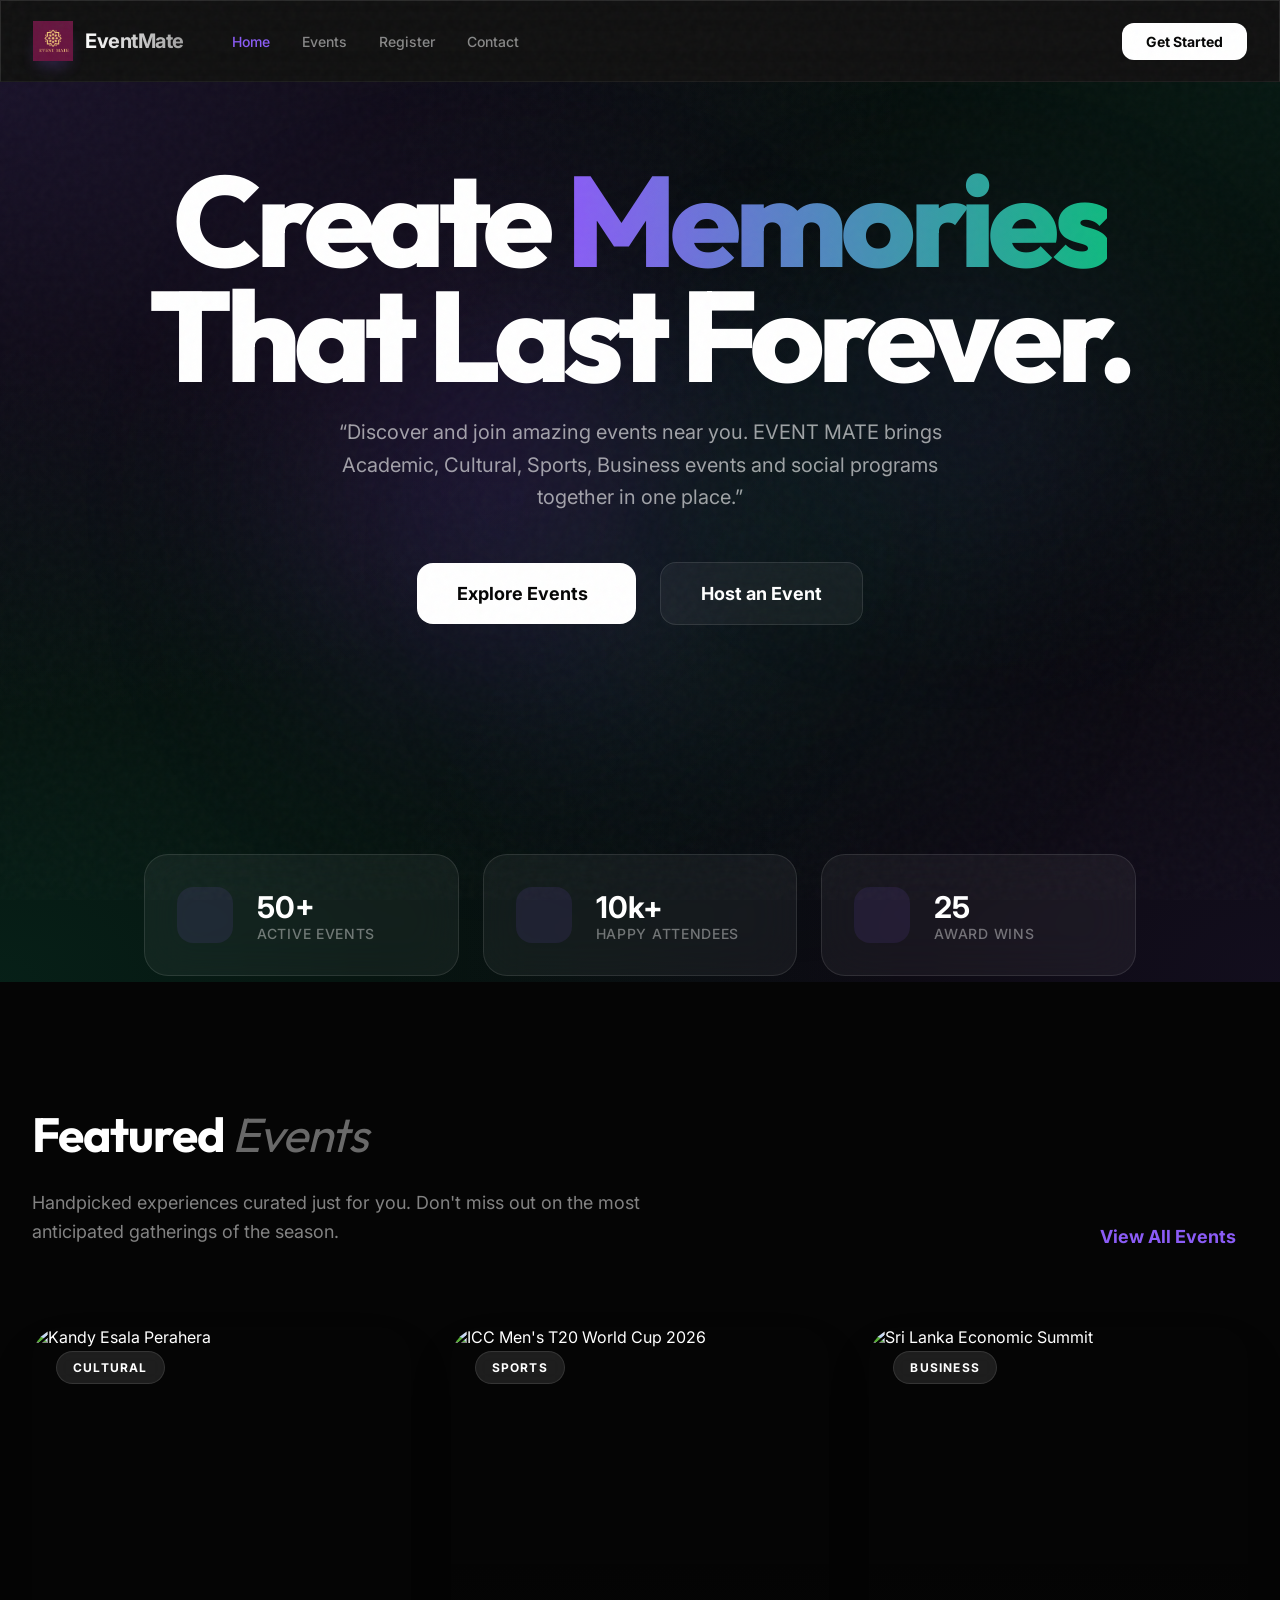
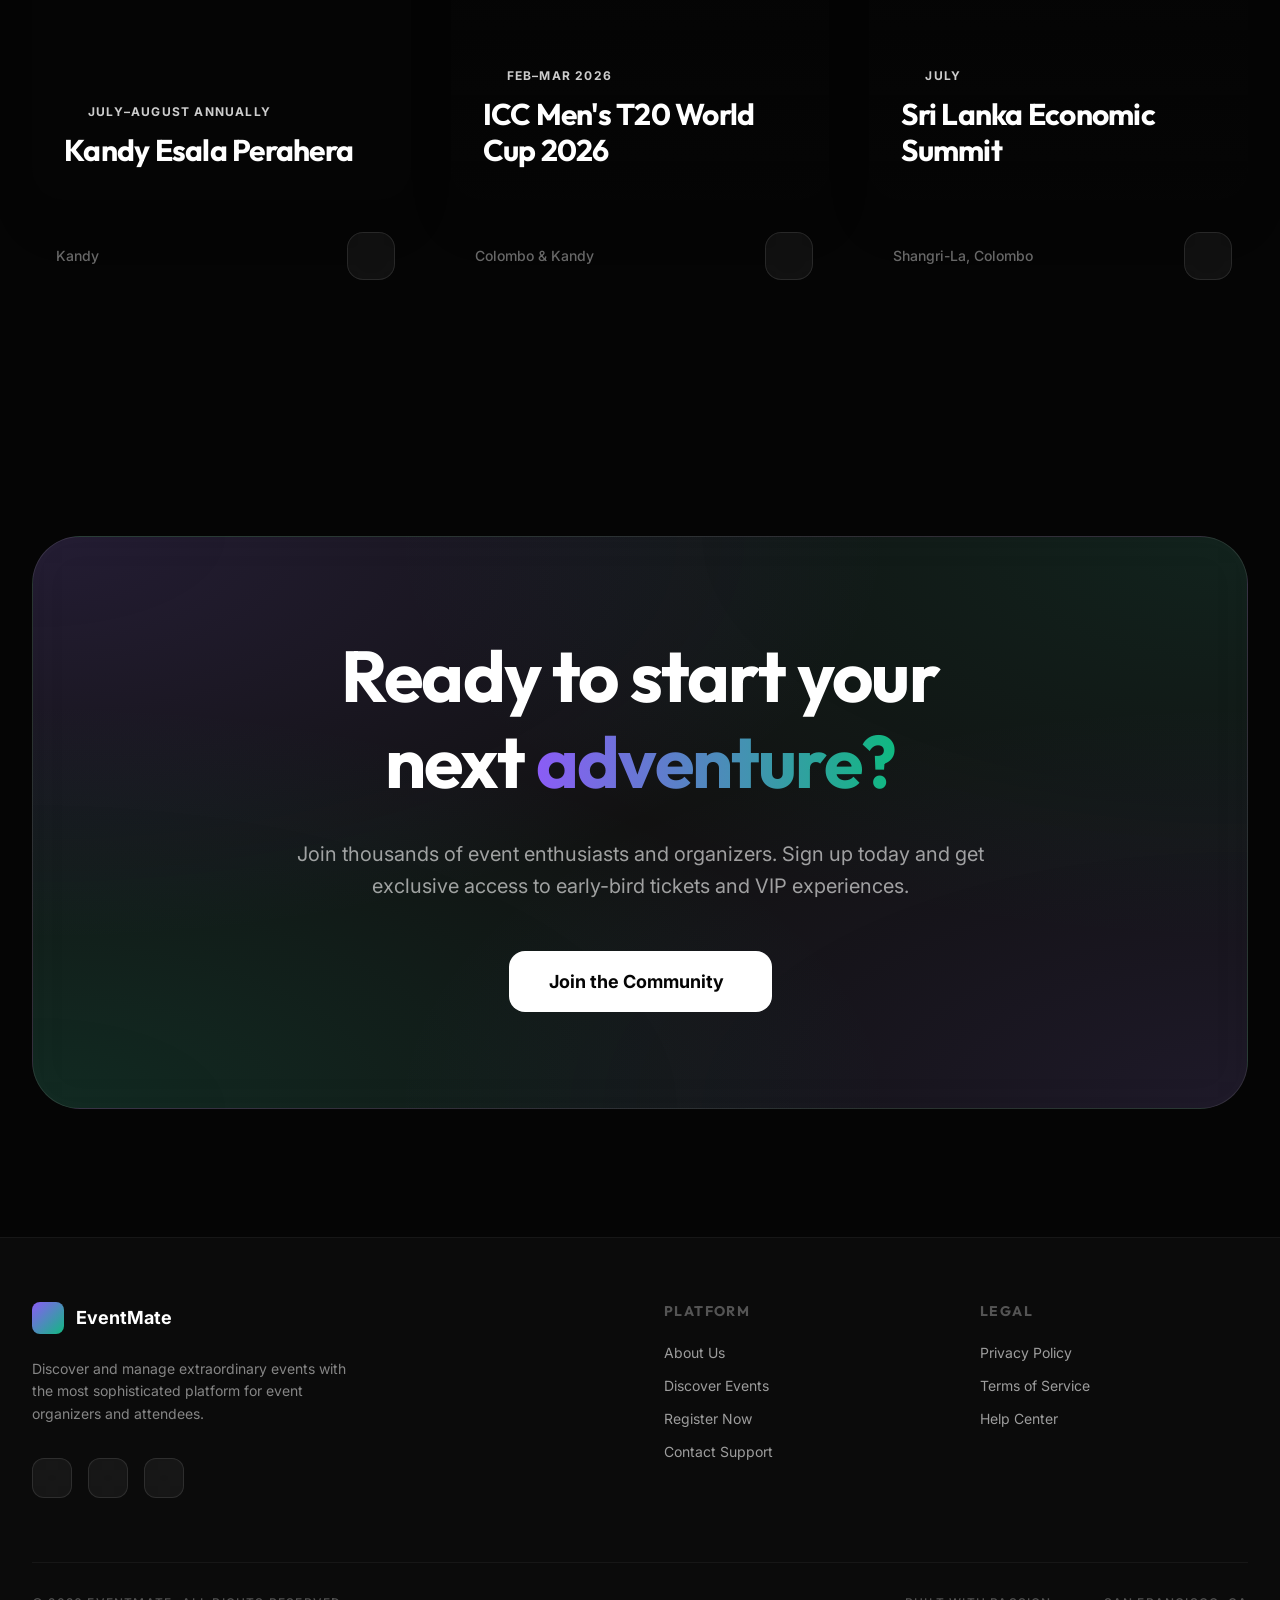
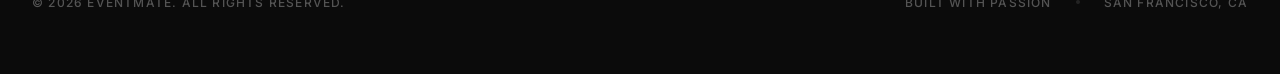
==== commit 3c827a9f: "LOGO update and Slogan" ====
--- a/index.html
+++ b/index.html
@@ -4,7 +4,7 @@
 <head>
     <meta charset="UTF-8" />
     <meta name="viewport" content="width=device-width, initial-scale=1.0" />
-    <title>EventMate - The Future of Event Management</title>
+    <title>EventMate</title>
     <!-- Lucide Icons -->
     <script src="https://unpkg.com/lucide@latest"></script>
     <link rel="stylesheet" href="styles.css" />
@@ -21,7 +21,7 @@
                 <div class="header-left">
                     <a href="index.html" class="logo">
                         <div class="logo-icon">
-                            <i data-lucide="sparkles"></i>
+                            <img src="assets/images/Logo.png">
                         </div>
                         <span class="logo-text">EventMate</span>
                     </a>
@@ -63,8 +63,8 @@
                         That Last Forever.
                     </h1>
                     <p class="hero-desc">
-                        Discover, organize and attend the world's most exclusive events. From tech summits to
-                        underground music festivals, we've got you covered.
+                        “Discover and join amazing events near you. EVENT MATE brings Academic, Cultural, Sports,
+                        Business events and social programs together in one place.”
                     </p>
                     <div class="hero-actions">
                         <a href="events.html" class="btn btn-primary btn-lg btn-glow">
@@ -87,7 +87,7 @@
                                 <i data-lucide="calendar"></i>
                             </div>
                             <div>
-                                <div class="stat-value">500+</div>
+                                <div class="stat-value">50+</div>
                                 <div class="stat-label">Active Events</div>
                             </div>
                         </div>
--- a/styles.css
+++ b/styles.css
@@ -4,10 +4,10 @@
   --font-sans: "Inter", ui-sans-serif, system-ui, sans-serif;
   --font-display: "Outfit", sans-serif;
   --font-mono: "Space Grotesk", monospace;
-  --color-brand-primary: #6F1E3F; /* Deep Burgundy */
-  --color-brand-secondary: #EDC988; /* Soft Gold */
-  --color-bg-dark: #0F090B; /* Deep Warm Black */
-  --color-surface: #1C1115; /* Warm Surface */
+  --color-brand-primary: #8B5CF6;
+  --color-brand-secondary: #10B981;
+  --color-bg-dark: #050505;
+  --color-surface: #121212;
 }
 
 * {
@@ -27,7 +27,7 @@
 }
 
 ::selection {
-  background-color: rgba(111, 30, 63, 0.4);
+  background-color: rgba(139, 92, 246, 0.3);
 }
 
 a {
@@ -73,10 +73,10 @@
 
 .mesh-bg {
   background-image:
-    radial-gradient(at 0% 0%, rgba(111, 30, 63, 0.2) 0px, transparent 50%),
-    radial-gradient(at 100% 0%, rgba(237, 201, 136, 0.15) 0px, transparent 50%),
-    radial-gradient(at 100% 100%, rgba(111, 30, 63, 0.15) 0px, transparent 50%),
-    radial-gradient(at 0% 100%, rgba(237, 201, 136, 0.2) 0px, transparent 50%);
+    radial-gradient(at 0% 0%, rgba(139, 92, 246, 0.15) 0px, transparent 50%),
+    radial-gradient(at 100% 0%, rgba(16, 185, 129, 0.1) 0px, transparent 50%),
+    radial-gradient(at 100% 100%, rgba(139, 92, 246, 0.1) 0px, transparent 50%),
+    radial-gradient(at 0% 100%, rgba(16, 185, 129, 0.15) 0px, transparent 50%);
 }
 
 .noise-overlay {
@@ -244,7 +244,7 @@
 }
 
 .btn-glow:hover {
-  box-shadow: 0 0 30px rgba(111, 30, 63, 0.4);
+  box-shadow: 0 0 30px rgba(139, 92, 246, 0.3);
 }
 
 /* Header */
@@ -287,14 +287,13 @@
   display: flex;
   align-items: center;
   justify-content: center;
-  box-shadow: 0 10px 15px -3px rgba(111, 30, 63, 0.2);
+  box-shadow: 0 10px 15px -3px rgba(139, 92, 246, 0.2);
   transition: transform 0.3s;
 }
 
-.logo-icon i {
-  color: white;
-  width: 1.5rem;
-  height: 1.5rem;
+.logo-icon img {
+  width: 2.5rem;
+  height: 2.5rem;
 }
 
 .logo-text {
@@ -391,7 +390,7 @@
   width: 24rem;
   height: 24rem;
   border-radius: 50%;
-  background-color: rgba(111, 30, 63, 0.3);
+  background-color: rgba(139, 92, 246, 0.2);
   filter: blur(120px);
 }
 
@@ -402,7 +401,7 @@
   width: 24rem;
   height: 24rem;
   border-radius: 50%;
-  background-color: rgba(237, 201, 136, 0.2);
+  background-color: rgba(16, 185, 129, 0.1);
   filter: blur(120px);
 }
 
@@ -413,7 +412,7 @@
   width: 30%;
   height: 30%;
   border-radius: 50%;
-  background-color: rgba(111, 30, 63, 0.2);
+  background-color: rgba(139, 92, 246, 0.1);
   filter: blur(100px);
 }
 
@@ -523,7 +522,7 @@
 .stat-icon {
   width: 3.5rem;
   height: 3.5rem;
-  background-color: rgba(111, 30, 63, 0.1);
+  background-color: rgba(139, 92, 246, 0.1);
   border-radius: 1rem;
   display: flex;
   align-items: center;
@@ -1183,7 +1182,7 @@
 .contact-icon {
   width: 2.5rem;
   height: 2.5rem;
-  background-color: rgba(111, 30, 63, 0.1);
+  background-color: rgba(139, 92, 246, 0.1);
   border-radius: 0.75rem;
   display: flex;
   align-items: center;
@@ -1233,7 +1232,7 @@
 .form-header-icon {
   width: 2.5rem;
   height: 2.5rem;
-  background-color: rgba(237, 201, 136, 0.1);
+  background-color: rgba(16, 185, 129, 0.1);
   border-radius: 0.75rem;
   display: flex;
   align-items: center;
@@ -1289,8 +1288,8 @@
 
 .form-control:focus {
   outline: none;
-  border-color: rgba(111, 30, 63, 0.5);
-  box-shadow: 0 0 0 2px rgba(111, 30, 63, 0.5);
+  border-color: rgba(139, 92, 246, 0.5);
+  box-shadow: 0 0 0 2px rgba(139, 92, 246, 0.5);
 }
 
 .form-control-icon-wrap {
@@ -1342,7 +1341,7 @@
   gap: 1rem;
   padding: 1.5rem;
   background-color: rgba(255, 255, 255, 0.05);
-  border: 1px solid rgba(111, 30, 63, 0.3);
+  border: 1px solid rgba(139, 92, 246, 0.2);
   border-radius: 1rem;
   margin-bottom: 2rem;
 }
@@ -1416,7 +1415,7 @@
   width: 1.5rem;
   height: 1.5rem;
   border-radius: 50%;
-  background-color: rgba(111, 30, 63, 0.2);
+  background-color: rgba(139, 92, 246, 0.2);
   display: flex;
   align-items: center;
   justify-content: center;
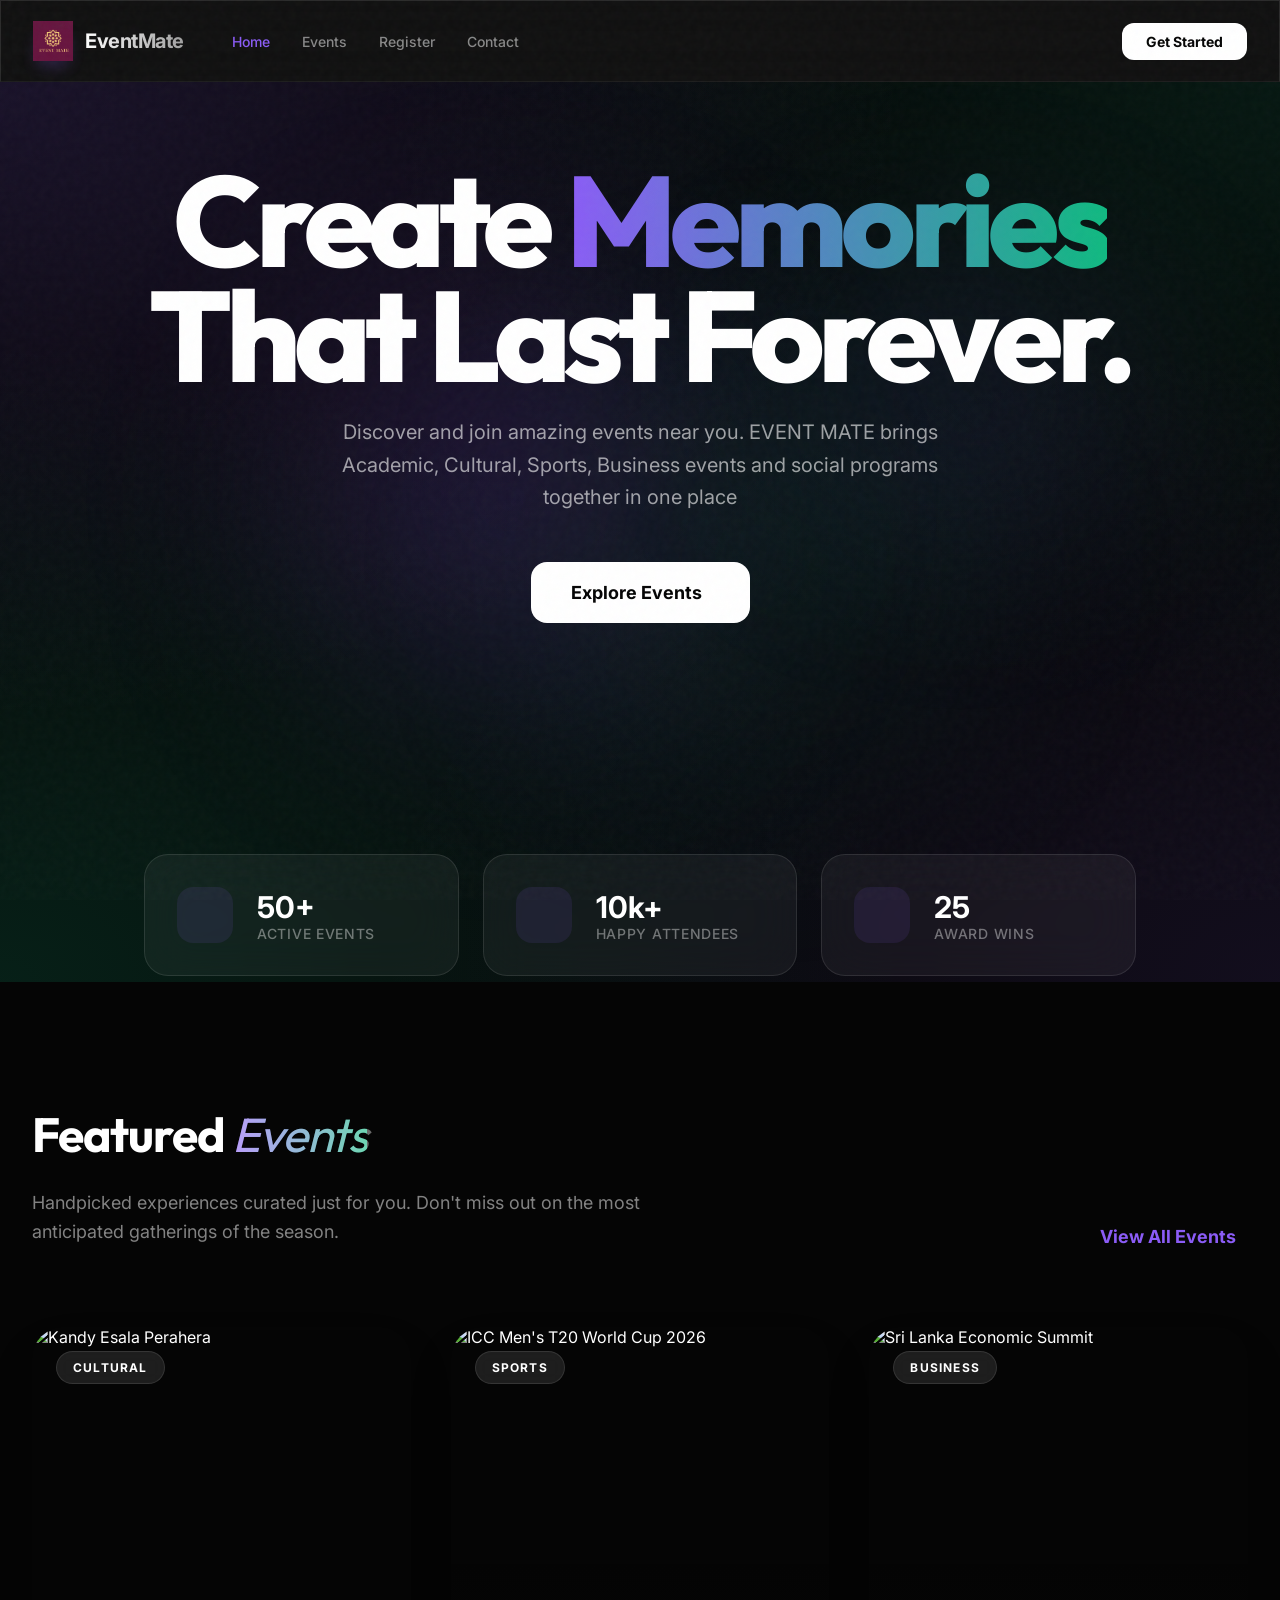
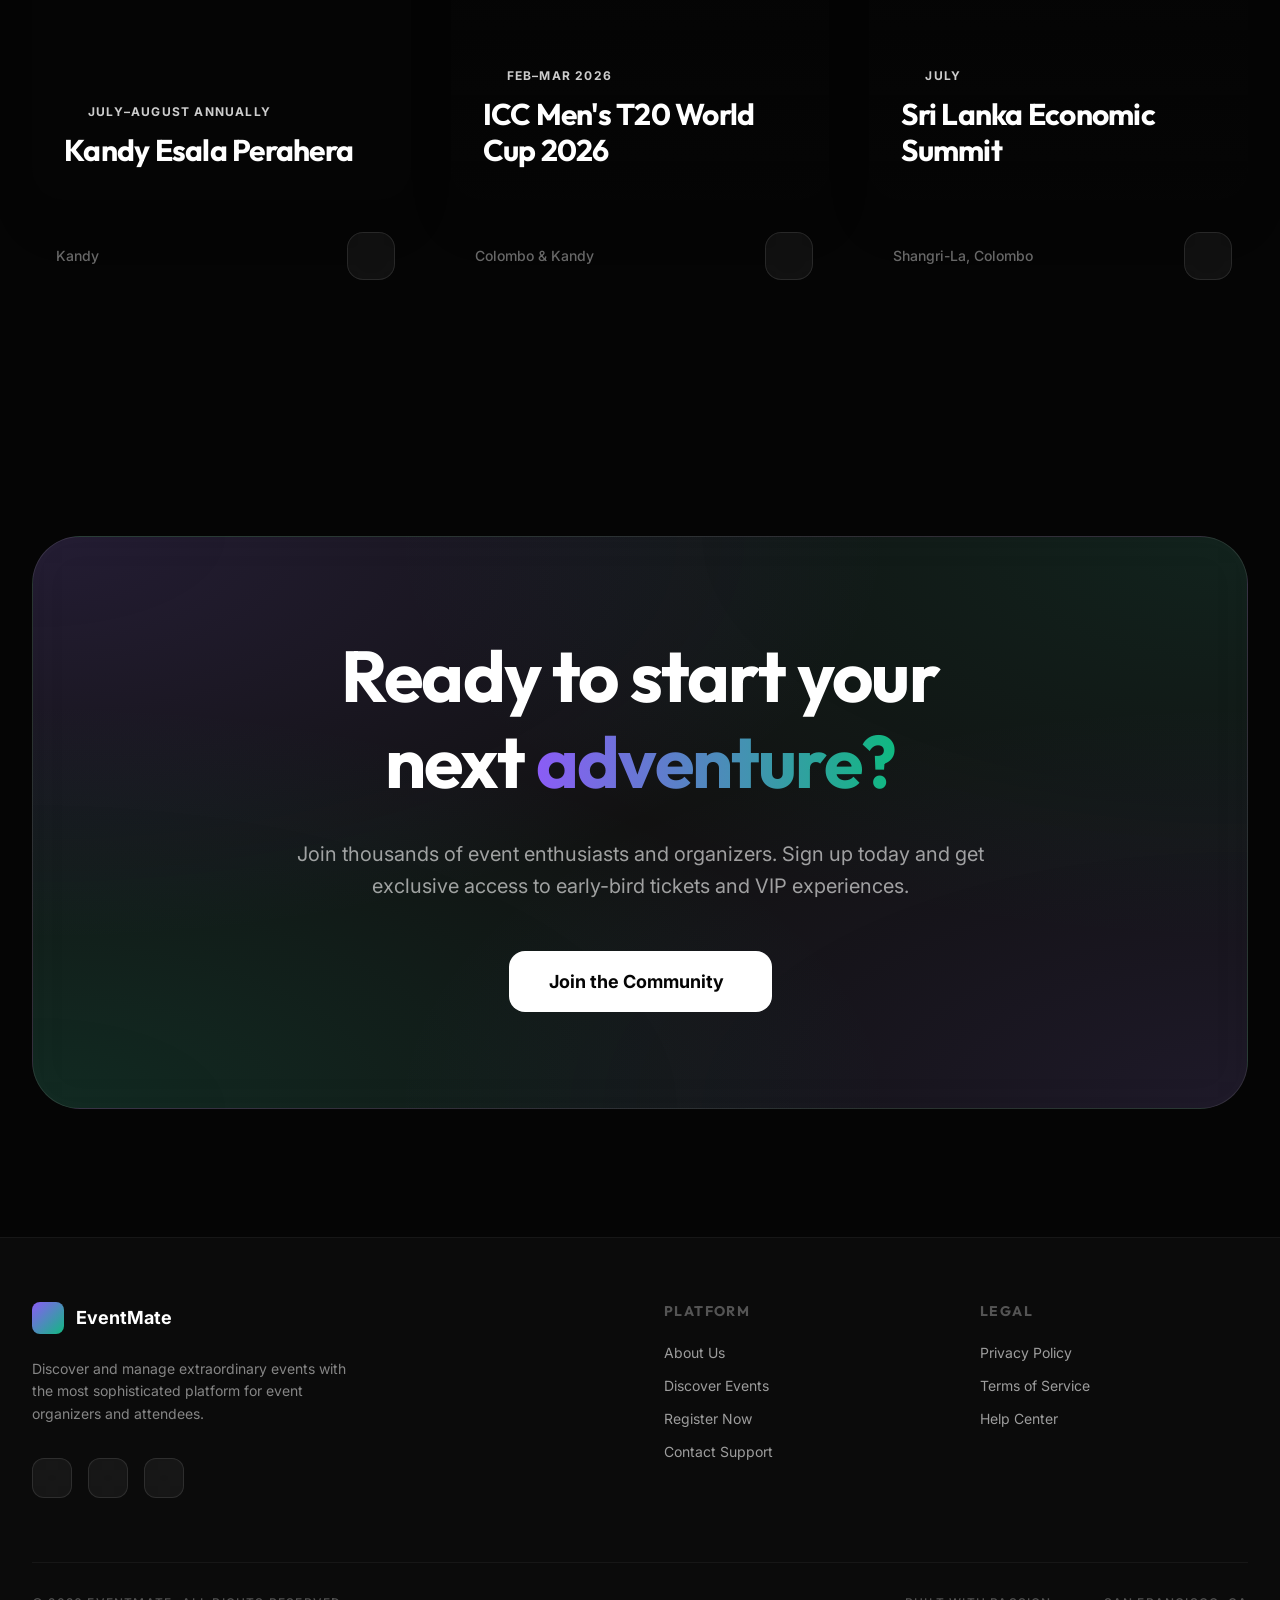
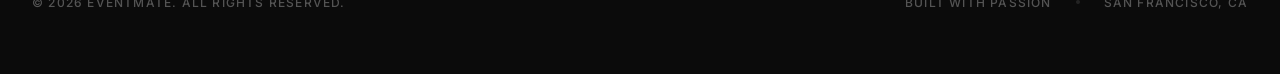
==== commit 31c3b0b8: "BT01 Set logo all pages, remove host event button, search bar & update image" ====
--- a/index.html
+++ b/index.html
@@ -14,7 +14,6 @@
 <body>
     <div class="main-wrapper">
         <div class="noise-overlay"></div>
-
         <!-- Header -->
         <header class="header glass">
             <div class="header-inner container">
@@ -63,17 +62,15 @@
                         That Last Forever.
                     </h1>
                     <p class="hero-desc">
-                        “Discover and join amazing events near you. EVENT MATE brings Academic, Cultural, Sports,
-                        Business events and social programs together in one place.”
+                        Discover and join amazing events near you. EVENT MATE brings Academic, Cultural, Sports,
+                        Business events and social programs together in one place
                     </p>
                     <div class="hero-actions">
                         <a href="events.html" class="btn btn-primary btn-lg btn-glow">
                             Explore Events
                             <i data-lucide="arrow-right"></i>
                         </a>
-                        <a href="register.html" class="btn btn-glass btn-lg btn-glow">
-                            Host an Event
-                        </a>
+
                     </div>
                 </div>
             </section>
@@ -117,7 +114,7 @@
             <section class="section container">
                 <div class="section-header">
                     <div>
-                        <h2 class="section-title">Featured <span>Events</span></h2>
+                        <h2 class="section-title">Featured <span class="text-gradient">Events</span></h2>
                         <p class="section-desc">
                             Handpicked experiences curated just for you. Don't miss out on the most anticipated
                             gatherings of the season.
--- a/styles.css
+++ b/styles.css
@@ -488,6 +488,8 @@
 }
 
 /* Stats Section */
+
+
 .stats {
   position: relative;
   z-index: 20;
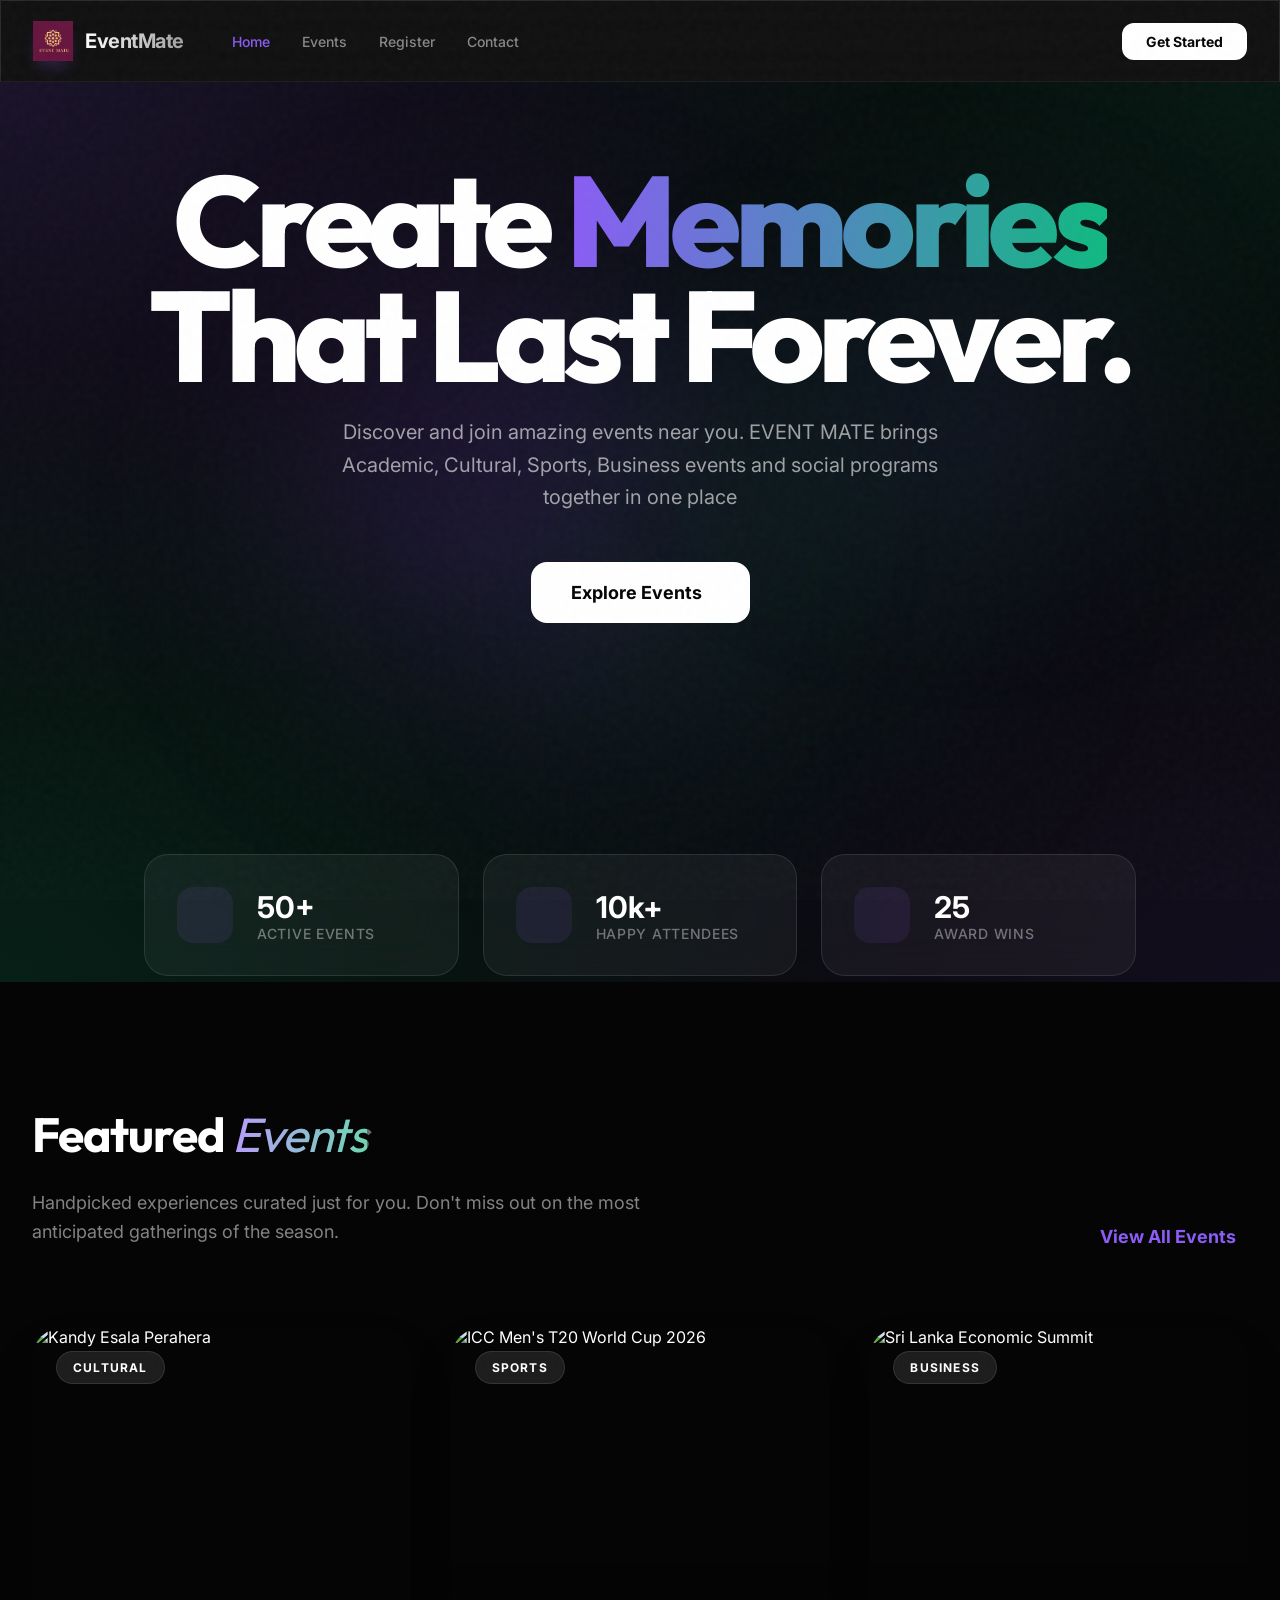
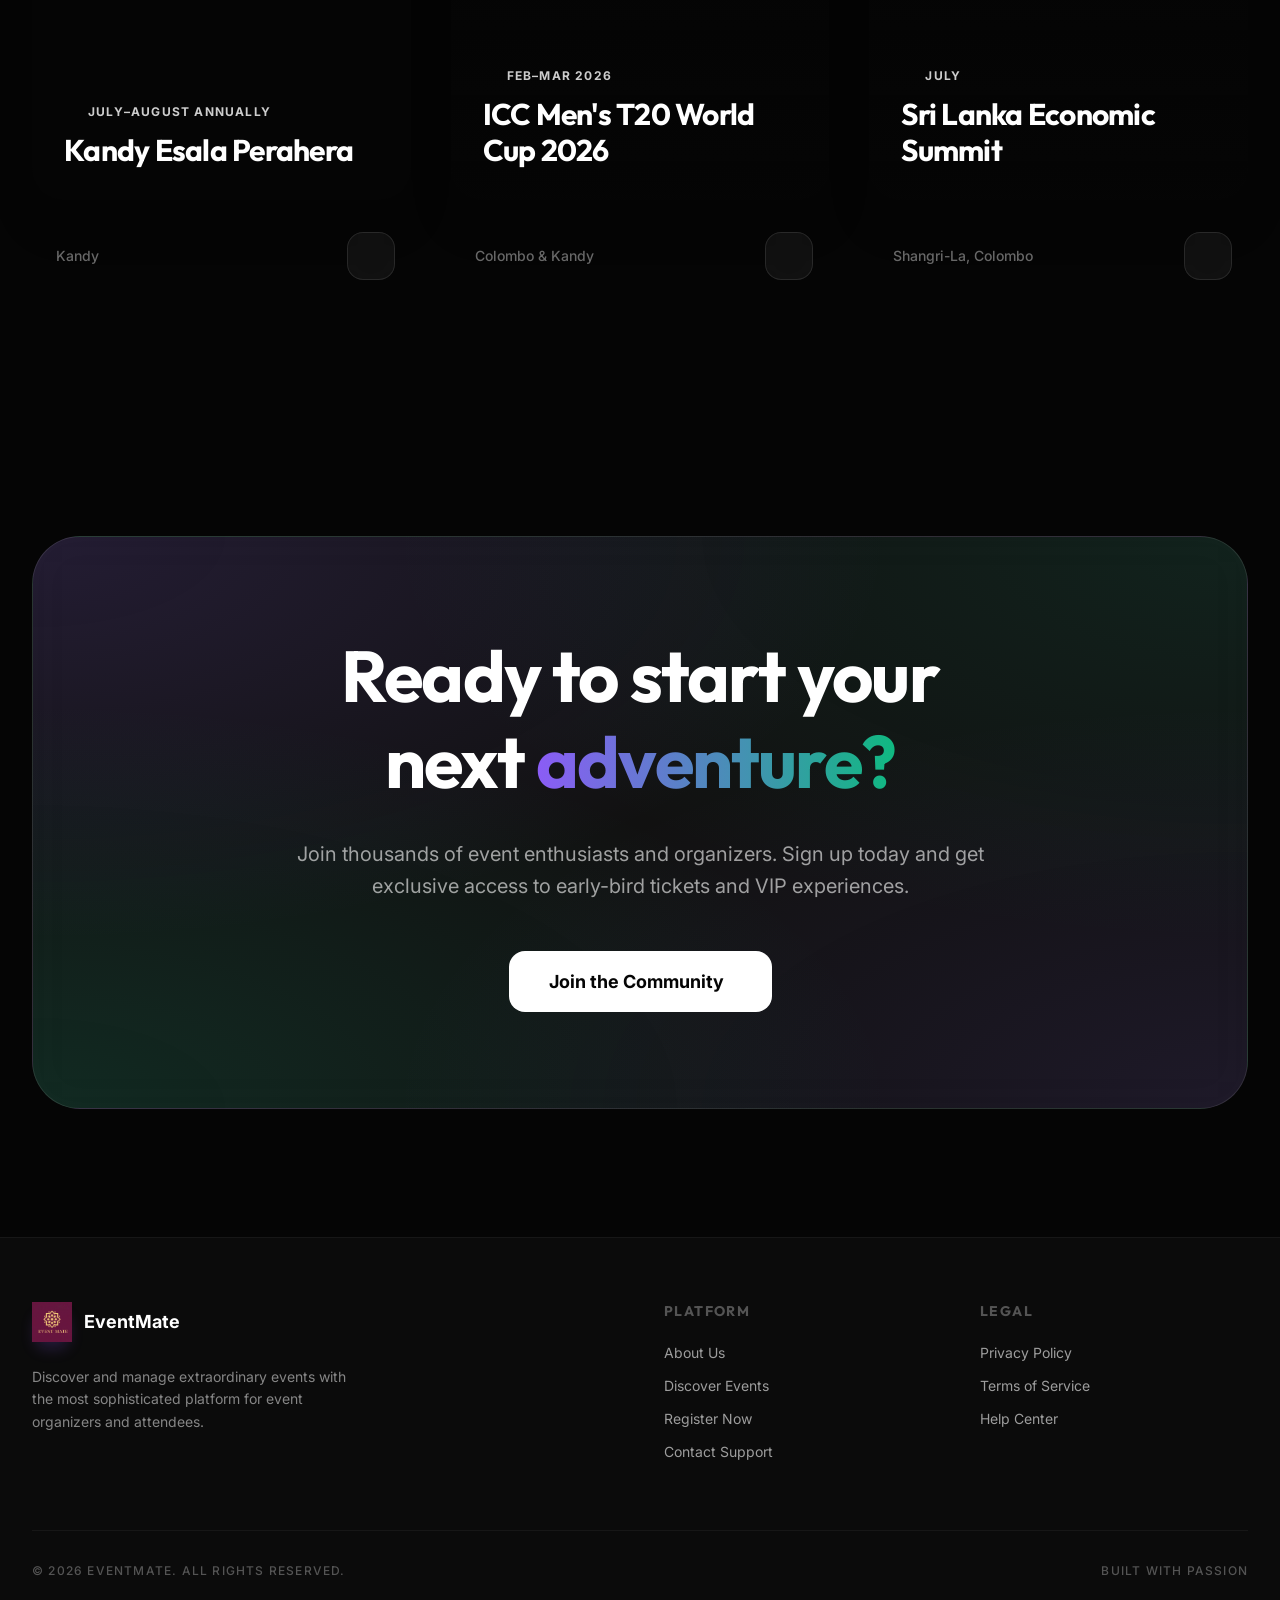
==== commit 88d456b0: "logo append every page created about us, Contact support, privacy policy terms of service and help c" ====
--- a/index.html
+++ b/index.html
@@ -7,8 +7,8 @@
     <title>EventMate</title>
     <!-- Lucide Icons -->
     <script src="https://unpkg.com/lucide@latest"></script>
-    <link rel="stylesheet" href="styles.css" />
-    <script src="events-data.js"></script>
+    <link rel="stylesheet" href="assets/css/styles.css" />
+    <script src="assets/js/events-data.js"></script>
 </head>
 
 <body>
@@ -20,7 +20,7 @@
                 <div class="header-left">
                     <a href="index.html" class="logo">
                         <div class="logo-icon">
-                            <img src="assets/images/Logo.png">
+                            <img src="assets/images/Logo.png" alt="Logo">
                         </div>
                         <span class="logo-text">EventMate</span>
                     </a>
@@ -35,7 +35,7 @@
                     <button class="icon-btn">
                         <i data-lucide="bell"></i>
                     </button>
-                    <a href="signup.html" class="icon-btn">
+                    <a href="login.html" class="icon-btn">
                         <i data-lucide="user"></i>
                     </a>
                     <a href="signup.html" class="btn btn-primary header-cta">
@@ -157,8 +157,8 @@
                 <div class="footer-grid">
                     <div class="footer-about">
                         <a href="index.html" class="footer-logo">
-                            <div class="footer-logo-icon">
-                                <i data-lucide="sparkles"></i>
+                            <div class="logo-icon">
+                                <img src="assets/images/Logo.png" alt="Logo">
                             </div>
                             <span class="footer-logo-text">EventMate</span>
                         </a>
@@ -166,22 +166,11 @@
                             Discover and manage extraordinary events with the most sophisticated platform for event
                             organizers and attendees.
                         </p>
-                        <div class="social-links">
-                            <a href="#" class="social-link btn-glass">
-                                <i data-lucide="facebook"></i>
-                            </a>
-                            <a href="#" class="social-link btn-glass">
-                                <i data-lucide="instagram"></i>
-                            </a>
-                            <a href="#" class="social-link btn-glass">
-                                <i data-lucide="linkedin"></i>
-                            </a>
-                        </div>
                     </div>
                     <div>
                         <h4 class="footer-heading">Platform</h4>
                         <nav class="footer-nav">
-                            <a href="#">About Us</a>
+                            <a href="info.html#about">About Us</a>
                             <a href="events.html">Discover Events</a>
                             <a href="register.html">Register Now</a>
                             <a href="contact.html">Contact Support</a>
@@ -190,9 +179,9 @@
                     <div>
                         <h4 class="footer-heading">Legal</h4>
                         <nav class="footer-nav">
-                            <a href="#">Privacy Policy</a>
-                            <a href="#">Terms of Service</a>
-                            <a href="#">Help Center</a>
+                            <a href="info.html#privacy">Privacy Policy</a>
+                            <a href="info.html#terms">Terms of Service</a>
+                            <a href="info.html#help">Help Center</a>
                         </nav>
                     </div>
                 </div>
@@ -200,15 +189,13 @@
                     <span>© 2026 EventMate. All rights reserved.</span>
                     <div class="footer-bottom-right">
                         <span>Built with Passion</span>
-                        <div class="footer-dot"></div>
-                        <span>San Francisco, CA</span>
                     </div>
                 </div>
             </div>
         </footer>
     </div>
 
-    <script src="script.js"></script>
+    <script src="assets/js/script.js"></script>
 </body>
 
 </html>
--- a/assets/css/styles.css
+++ b/assets/css/styles.css
@@ -0,0 +1,1505 @@
+@import url('https://fonts.googleapis.com/css2?family=Inter:wght@300;400;500;600;700&family=Outfit:wght@300;400;500;600;700;800&family=Space+Grotesk:wght@300;400;500;600;700&display=swap');
+
+html {
+  scroll-behavior: smooth;
+}
+
+:root {
+  --font-sans: "Inter", ui-sans-serif, system-ui, sans-serif;
+  --font-display: "Outfit", sans-serif;
+  --font-mono: "Space Grotesk", monospace;
+  --color-brand-primary: #8B5CF6;
+  --color-brand-secondary: #10B981;
+  --color-bg-dark: #050505;
+  --color-surface: #121212;
+}
+
+* {
+  margin: 0;
+  padding: 0;
+  box-sizing: border-box;
+}
+
+body {
+  font-family: var(--font-sans);
+  -webkit-font-smoothing: antialiased;
+  background-color: var(--color-bg-dark);
+  color: white;
+  min-height: 100vh;
+  display: flex;
+  flex-direction: column;
+}
+
+::selection {
+  background-color: rgba(139, 92, 246, 0.3);
+}
+
+a {
+  text-decoration: none;
+  color: inherit;
+}
+
+h1,
+h2,
+h3,
+h4,
+h5,
+h6 {
+  font-family: var(--font-display);
+  letter-spacing: -0.025em;
+}
+
+button,
+input,
+select,
+textarea {
+  font-family: inherit;
+  border: none;
+  outline: none;
+  background: none;
+  color: inherit;
+}
+
+/* Utilities */
+.text-gradient {
+  background-clip: text;
+  -webkit-background-clip: text;
+  color: transparent;
+  background-image: linear-gradient(to right, var(--color-brand-primary), var(--color-brand-secondary));
+}
+
+.glass {
+  background-color: rgba(255, 255, 255, 0.05);
+  backdrop-filter: blur(24px);
+  -webkit-backdrop-filter: blur(24px);
+  border: 1px solid rgba(255, 255, 255, 0.1);
+}
+
+.mesh-bg {
+  background-image:
+    radial-gradient(at 0% 0%, rgba(139, 92, 246, 0.15) 0px, transparent 50%),
+    radial-gradient(at 100% 0%, rgba(16, 185, 129, 0.1) 0px, transparent 50%),
+    radial-gradient(at 100% 100%, rgba(139, 92, 246, 0.1) 0px, transparent 50%),
+    radial-gradient(at 0% 100%, rgba(16, 185, 129, 0.15) 0px, transparent 50%);
+}
+
+.noise-overlay {
+  position: fixed;
+  inset: 0;
+  z-index: 9999;
+  background-image: url("data:image/svg+xml,%3Csvg viewBox='0 0 200 200' xmlns='http://www.w3.org/2000/svg'%3E%3Cfilter id='noiseFilter'%3E%3CfeTurbulence type='fractalNoise' baseFrequency='0.65' numOctaves='3' stitchTiles='stitch'/%3E%3C/filter%3E%3Crect width='100%25' height='100%25' filter='url(%23noiseFilter)'/%3E%3C/svg%3E");
+  opacity: 0.03;
+  pointer-events: none;
+}
+
+/* Animations */
+@keyframes float {
+
+  0%,
+  100% {
+    transform: translateY(0px);
+  }
+
+  50% {
+    transform: translateY(-20px);
+  }
+}
+
+.animate-float {
+  animation: float 6s ease-in-out infinite;
+}
+
+@keyframes pulse {
+
+  0%,
+  100% {
+    opacity: 1;
+  }
+
+  50% {
+    opacity: .5;
+  }
+}
+
+.animate-pulse {
+  animation: pulse 2s cubic-bezier(0.4, 0, 0.6, 1) infinite;
+}
+
+.delay-700 {
+  animation-delay: 700ms;
+}
+
+/* Scrollbar */
+::-webkit-scrollbar {
+  width: 10px;
+}
+
+::-webkit-scrollbar-track {
+  background-color: var(--color-bg-dark);
+}
+
+::-webkit-scrollbar-thumb {
+  background-color: rgba(255, 255, 255, 0.1);
+  border-radius: 999px;
+  border: 2px solid var(--color-bg-dark);
+  transition: background-color 0.2s;
+}
+
+::-webkit-scrollbar-thumb:hover {
+  background-color: rgba(255, 255, 255, 0.2);
+}
+
+/* Layout & Common Components */
+.main-wrapper {
+  min-height: 100vh;
+  display: flex;
+  flex-direction: column;
+  position: relative;
+}
+
+.main-content {
+  flex-grow: 1;
+}
+
+.container {
+  max-width: 80rem;
+  margin: 0 auto;
+  padding: 0 1rem;
+  width: 100%;
+  box-sizing: border-box;
+}
+
+@media (min-width: 640px) {
+  .container {
+    padding: 0 1.5rem;
+  }
+}
+
+@media (min-width: 1024px) {
+  .container {
+    padding: 0 2rem;
+  }
+}
+
+.container-sm {
+  max-width: 64rem;
+  margin: 0 auto;
+  padding: 0 1rem;
+  width: 100%;
+}
+
+/* Buttons */
+.btn {
+  display: inline-flex;
+  align-items: center;
+  justify-content: center;
+  gap: 0.5rem;
+  padding: 0.625rem 1.5rem;
+  font-size: 0.875rem;
+  font-weight: 700;
+  border-radius: 0.75rem;
+  transition: all 0.3s;
+  cursor: pointer;
+}
+
+.btn-lg {
+  padding: 1.25rem 2.5rem;
+  font-size: 1.125rem;
+  border-radius: 1rem;
+}
+
+.btn-primary {
+  background-color: white;
+  color: var(--color-bg-dark);
+}
+
+.btn-primary:hover {
+  background-color: var(--color-brand-primary);
+  color: white;
+}
+
+.btn-glass {
+  background-color: rgba(255, 255, 255, 0.05);
+  color: white;
+  backdrop-filter: blur(24px);
+  border: 1px solid rgba(255, 255, 255, 0.1);
+}
+
+.btn-glass:hover {
+  background-color: rgba(255, 255, 255, 0.1);
+}
+
+.btn-glow {
+  position: relative;
+  overflow: hidden;
+}
+
+.btn-glow::after {
+  content: '';
+  position: absolute;
+  inset: 0;
+  background-color: rgba(255, 255, 255, 0.2);
+  opacity: 0;
+  transition: opacity 0.3s;
+}
+
+.btn-glow:hover::after {
+  opacity: 1;
+}
+
+.btn-glow:hover {
+  box-shadow: 0 0 30px rgba(139, 92, 246, 0.3);
+}
+
+/* Header */
+.header {
+  position: sticky;
+  top: 0;
+  z-index: 50;
+  border-bottom: 1px solid rgba(255, 255, 255, 0.05);
+}
+
+.header-inner {
+  display: flex;
+  align-items: center;
+  justify-content: space-between;
+  height: 5rem;
+}
+
+.header-left {
+  display: flex;
+  align-items: center;
+  gap: 3rem;
+}
+
+.logo {
+  display: flex;
+  align-items: center;
+  gap: 0.75rem;
+  transition: transform 0.3s;
+}
+
+.logo:hover .logo-icon {
+  transform: scale(1.1);
+}
+
+.logo-icon {
+  width: 2.5rem;
+  height: 2.5rem;
+  background: linear-gradient(to bottom right, var(--color-brand-primary), var(--color-brand-secondary));
+  border-radius: 0.75rem;
+  display: flex;
+  align-items: center;
+  justify-content: center;
+  box-shadow: 0 10px 15px -3px rgba(139, 92, 246, 0.2);
+  transition: transform 0.3s;
+}
+
+.logo-icon img {
+  width: 2.5rem;
+  height: 2.5rem;
+}
+
+.logo-text {
+  font-size: 1.25rem;
+  font-weight: 700;
+  background-clip: text;
+  -webkit-background-clip: text;
+  color: transparent;
+  background-image: linear-gradient(to right, white, rgba(255, 255, 255, 0.6));
+  letter-spacing: -0.025em;
+}
+
+.nav-links {
+  display: none;
+  align-items: center;
+  gap: 2rem;
+}
+
+@media (min-width: 768px) {
+  .nav-links {
+    display: flex;
+  }
+}
+
+.nav-link {
+  font-size: 0.875rem;
+  font-weight: 500;
+  color: rgba(255, 255, 255, 0.5);
+  transition: color 0.3s;
+}
+
+.nav-link:hover,
+.nav-link.active {
+  color: white;
+}
+
+.nav-link.active {
+  color: var(--color-brand-primary);
+}
+
+.header-right {
+  display: flex;
+  align-items: center;
+  gap: 1rem;
+}
+
+.icon-btn {
+  padding: 0.625rem;
+  border-radius: 0.75rem;
+  color: rgba(255, 255, 255, 0.6);
+  transition: all 0.3s;
+  display: flex;
+  align-items: center;
+  justify-content: center;
+}
+
+.icon-btn:hover {
+  background-color: rgba(255, 255, 255, 0.05);
+  color: white;
+}
+
+.header-cta {
+  display: none;
+}
+
+@media (min-width: 640px) {
+  .header-cta {
+    display: inline-flex;
+  }
+}
+
+/* Hero Section */
+.hero {
+  position: relative;
+  min-height: 100vh;
+  display: flex;
+  flex-direction: column;
+  align-items: center;
+  padding-top: 5rem;
+  padding-bottom: 15rem;
+  overflow: hidden;
+}
+
+.hero-blobs {
+  position: absolute;
+  inset: 0;
+  z-index: 0;
+}
+
+.blob-1 {
+  position: absolute;
+  top: 25%;
+  left: 25%;
+  width: 24rem;
+  height: 24rem;
+  border-radius: 50%;
+  background-color: rgba(139, 92, 246, 0.2);
+  filter: blur(120px);
+}
+
+.blob-2 {
+  position: absolute;
+  bottom: 25%;
+  right: 25%;
+  width: 24rem;
+  height: 24rem;
+  border-radius: 50%;
+  background-color: rgba(16, 185, 129, 0.1);
+  filter: blur(120px);
+}
+
+.blob-3 {
+  position: absolute;
+  top: 20%;
+  right: 10%;
+  width: 30%;
+  height: 30%;
+  border-radius: 50%;
+  background-color: rgba(139, 92, 246, 0.1);
+  filter: blur(100px);
+}
+
+.hero-content {
+  position: relative;
+  z-index: 10;
+  text-align: center;
+}
+
+.hero-badge {
+  display: inline-flex;
+  align-items: center;
+  gap: 0.5rem;
+  padding: 0.5rem 1rem;
+  border-radius: 999px;
+  font-size: 0.70rem;
+  font-weight: 700;
+  text-transform: uppercase;
+  letter-spacing: 0.1em;
+  color: var(--color-brand-primary);
+  margin-bottom: 1rem;
+}
+
+.hero-badge i {
+  width: 1rem;
+  height: 1rem;
+}
+
+.hero-title {
+  font-size: 3rem;
+  font-weight: 800;
+  margin-bottom: 1.5rem;
+  letter-spacing: -0.05em;
+  line-height: 0.9;
+}
+
+@media (min-width: 768px) {
+  .hero-title {
+    font-size: 8rem;
+  }
+}
+
+.hero-desc {
+  max-width: 42rem;
+  margin: 0 auto 3rem;
+  color: rgba(255, 255, 255, 0.6);
+  font-size: 1.25rem;
+  line-height: 1.625;
+}
+
+.hero-actions {
+  display: flex;
+  flex-direction: column;
+  gap: 1.5rem;
+  align-items: center;
+  justify-content: center;
+}
+
+@media (min-width: 640px) {
+  .hero-actions {
+    flex-direction: row;
+  }
+}
+
+.hero-actions .btn {
+  width: 100%;
+}
+
+@media (min-width: 640px) {
+  .hero-actions .btn {
+    width: auto;
+  }
+}
+
+/* Stats Section */
+
+
+.stats {
+  position: relative;
+  z-index: 20;
+  margin-top: -8rem;
+}
+
+.stats-grid {
+  display: grid;
+  grid-template-columns: 1fr;
+  gap: 1.5rem;
+}
+
+@media (min-width: 768px) {
+  .stats-grid {
+    grid-template-columns: repeat(3, 1fr);
+  }
+}
+
+.stat-card {
+  padding: 2rem;
+  border-radius: 1.5rem;
+  display: flex;
+  align-items: center;
+  gap: 1.5rem;
+  transition: transform 0.3s;
+}
+
+.stat-card:hover {
+  transform: translateY(-0.25rem) scale(1.05);
+}
+
+.stat-icon {
+  width: 3.5rem;
+  height: 3.5rem;
+  background-color: rgba(139, 92, 246, 0.1);
+  border-radius: 1rem;
+  display: flex;
+  align-items: center;
+  justify-content: center;
+}
+
+.stat-icon i {
+  width: 1.75rem;
+  height: 1.75rem;
+  color: var(--color-brand-primary);
+}
+
+.stat-value {
+  font-size: 1.875rem;
+  font-weight: 700;
+}
+
+.stat-label {
+  color: rgba(255, 255, 255, 0.4);
+  font-size: 0.875rem;
+  font-weight: 500;
+  text-transform: uppercase;
+  letter-spacing: 0.05em;
+}
+
+/* Section Generic */
+.section {
+  padding-top: 8rem;
+  padding-bottom: 8rem;
+}
+
+.section-header {
+  display: flex;
+  flex-direction: column;
+  gap: 2rem;
+  margin-bottom: 5rem;
+}
+
+@media (min-width: 768px) {
+  .section-header {
+    flex-direction: row;
+    justify-content: space-between;
+    align-items: flex-end;
+  }
+}
+
+.section-title {
+  font-size: 3rem;
+  font-weight: 700;
+  margin-bottom: 1.5rem;
+  letter-spacing: -0.025em;
+}
+
+.section-title span {
+  color: rgba(255, 255, 255, 0.4);
+  font-style: italic;
+  font-weight: 400;
+}
+
+.section-desc {
+  color: rgba(255, 255, 255, 0.5);
+  font-size: 1.125rem;
+  line-height: 1.625;
+  max-width: 42rem;
+}
+
+.section-link {
+  display: flex;
+  align-items: center;
+  gap: 0.75rem;
+  color: var(--color-brand-primary);
+  font-weight: 700;
+  font-size: 1.125rem;
+  transition: color 0.3s;
+}
+
+.section-link:hover {
+  color: white;
+}
+
+.section-link i {
+  transition: transform 0.3s;
+}
+
+.section-link:hover i {
+  transform: translateX(0.5rem);
+}
+
+/* Events Grid */
+.events-grid {
+  display: grid;
+  grid-template-columns: 1fr;
+  gap: 2.5rem;
+}
+
+@media (min-width: 768px) {
+  .events-grid {
+    grid-template-columns: repeat(2, 1fr);
+  }
+}
+
+@media (min-width: 1024px) {
+  .events-grid {
+    grid-template-columns: repeat(3, 1fr);
+  }
+}
+
+/* Event Card */
+.event-card {
+  position: relative;
+  transition: transform 0.3s;
+  cursor: pointer;
+}
+
+.event-card:hover {
+  transform: translateY(-0.5rem);
+}
+
+.event-img-wrapper {
+  position: relative;
+  aspect-ratio: 4 / 5;
+  border-radius: 2rem;
+  overflow: hidden;
+  margin-bottom: 2rem;
+  box-shadow: 0 25px 50px -12px rgba(0, 0, 0, 0.25);
+}
+
+.event-img {
+  width: 100%;
+  height: 100%;
+  object-fit: cover;
+  transition: transform 0.7s;
+}
+
+.event-card:hover .event-img {
+  transform: scale(1.1);
+}
+
+.event-overlay {
+  position: absolute;
+  inset: 0;
+  background: linear-gradient(to top, rgba(5, 5, 5, 0.9), transparent, transparent);
+  opacity: 0.8;
+}
+
+.event-tag {
+  position: absolute;
+  top: 1.5rem;
+  left: 1.5rem;
+  padding: 0.5rem 1rem;
+  border-radius: 999px;
+  font-size: 0.75rem;
+  font-weight: 700;
+  text-transform: uppercase;
+  letter-spacing: 0.1em;
+  background-color: rgba(255, 255, 255, 0.1);
+  backdrop-filter: blur(8px);
+}
+
+.event-info {
+  position: absolute;
+  bottom: 2rem;
+  left: 2rem;
+  right: 2rem;
+}
+
+.event-date {
+  display: flex;
+  align-items: center;
+  gap: 1rem;
+  font-size: 0.75rem;
+  font-weight: 700;
+  color: rgba(255, 255, 255, 0.8);
+  text-transform: uppercase;
+  letter-spacing: 0.1em;
+  margin-bottom: 0.75rem;
+}
+
+.event-date span {
+  display: flex;
+  align-items: center;
+  gap: 0.5rem;
+}
+
+.event-date i {
+  width: 1rem;
+  height: 1rem;
+  color: var(--color-brand-primary);
+}
+
+.event-title {
+  font-size: 1.875rem;
+  font-weight: 700;
+  color: white;
+  line-height: 1.2;
+}
+
+.event-footer {
+  display: flex;
+  align-items: center;
+  justify-content: space-between;
+  padding: 0 1rem;
+}
+
+.event-location {
+  display: flex;
+  align-items: center;
+  gap: 0.5rem;
+  color: rgba(255, 255, 255, 0.4);
+  font-size: 0.875rem;
+  font-weight: 500;
+}
+
+.event-action {
+  width: 3rem;
+  height: 3rem;
+  border-radius: 1rem;
+  display: flex;
+  align-items: center;
+  justify-content: center;
+  transition: all 0.3s;
+}
+
+.event-card:hover .event-action {
+  background-color: var(--color-brand-primary);
+  color: white;
+}
+
+/* CTA Section */
+.cta-box {
+  position: relative;
+  border-radius: 3rem;
+  overflow: hidden;
+  padding: 3rem;
+  text-align: center;
+}
+
+@media (min-width: 768px) {
+  .cta-box {
+    padding: 6rem;
+  }
+}
+
+.cta-content {
+  position: relative;
+  z-index: 10;
+  max-width: 48rem;
+  margin: 0 auto;
+}
+
+.cta-title {
+  font-size: 3rem;
+  font-weight: 700;
+  margin-bottom: 2rem;
+  line-height: 1.2;
+}
+
+@media (min-width: 768px) {
+  .cta-title {
+    font-size: 4.5rem;
+  }
+}
+
+.cta-desc {
+  color: rgba(255, 255, 255, 0.6);
+  font-size: 1.25rem;
+  margin-bottom: 3rem;
+  line-height: 1.625;
+}
+
+/* Footer */
+.footer {
+  border-top: 1px solid rgba(255, 255, 255, 0.05);
+  padding-top: 4rem;
+  padding-bottom: 4rem;
+  background-color: rgba(18, 18, 18, 0.5);
+}
+
+.footer-grid {
+  display: grid;
+  grid-template-columns: 1fr;
+  gap: 3rem;
+  margin-bottom: 4rem;
+}
+
+@media (min-width: 768px) {
+  .footer-grid {
+    grid-template-columns: repeat(4, 1fr);
+  }
+}
+
+.footer-about {
+  grid-column: span 1;
+}
+
+@media (min-width: 768px) {
+  .footer-about {
+    grid-column: span 2;
+  }
+}
+
+.footer-logo {
+  display: flex;
+  align-items: center;
+  gap: 0.75rem;
+  margin-bottom: 1.5rem;
+}
+
+.footer-logo-icon {
+  width: 2rem;
+  height: 2rem;
+  background: linear-gradient(to bottom right, var(--color-brand-primary), var(--color-brand-secondary));
+  border-radius: 0.5rem;
+  display: flex;
+  align-items: center;
+  justify-content: center;
+}
+
+.footer-logo-icon i {
+  width: 1.25rem;
+  height: 1.25rem;
+}
+
+.footer-logo-text {
+  font-size: 1.125rem;
+  font-weight: 700;
+}
+
+.footer-desc {
+  color: rgba(255, 255, 255, 0.5);
+  font-size: 0.875rem;
+  line-height: 1.625;
+  max-width: 20rem;
+  margin-bottom: 2rem;
+}
+
+.social-links {
+  display: flex;
+  gap: 1rem;
+}
+
+.social-link {
+  width: 2.5rem;
+  height: 2.5rem;
+  border-radius: 0.75rem;
+  display: flex;
+  align-items: center;
+  justify-content: center;
+  transition: all 0.3s;
+}
+
+.social-link:hover {
+  background-color: var(--color-brand-primary);
+  color: white;
+}
+
+.footer-heading {
+  font-size: 0.875rem;
+  font-weight: 700;
+  text-transform: uppercase;
+  letter-spacing: 0.1em;
+  color: rgba(255, 255, 255, 0.3);
+  margin-bottom: 1.5rem;
+}
+
+.footer-nav {
+  display: flex;
+  flex-direction: column;
+  gap: 1rem;
+}
+
+.footer-nav a {
+  font-size: 0.875rem;
+  color: rgba(255, 255, 255, 0.6);
+  transition: color 0.3s;
+}
+
+.footer-nav a:hover {
+  color: white;
+}
+
+.footer-bottom {
+  padding-top: 2rem;
+  border-top: 1px solid rgba(255, 255, 255, 0.05);
+  display: flex;
+  flex-direction: column;
+  gap: 1rem;
+  align-items: center;
+  justify-content: space-between;
+  color: rgba(255, 255, 255, 0.3);
+  font-size: 0.75rem;
+  font-weight: 500;
+  text-transform: uppercase;
+  letter-spacing: 0.1em;
+}
+
+@media (min-width: 768px) {
+  .footer-bottom {
+    flex-direction: row;
+  }
+}
+
+.footer-bottom-right {
+  display: flex;
+  align-items: center;
+  gap: 1.5rem;
+}
+
+.footer-dot {
+  width: 0.25rem;
+  height: 0.25rem;
+  background-color: rgba(255, 255, 255, 0.1);
+  border-radius: 50%;
+}
+
+/* Events Page Layout */
+.page-header {
+  padding-top: 5rem;
+  padding-bottom: 5rem;
+  position: relative;
+  display: flex;
+  flex-direction: column;
+}
+
+@media (min-width: 768px) {
+  .page-header {
+    flex-direction: row;
+    justify-content: space-between;
+    align-items: flex-end;
+    gap: 2rem;
+  }
+}
+
+.page-header-content {
+  max-width: 42rem;
+  margin-bottom: 2rem;
+}
+
+@media (min-width: 768px) {
+  .page-header-content {
+    margin-bottom: 0;
+  }
+}
+
+.page-title {
+  font-size: 3.75rem;
+  font-weight: 700;
+  margin-bottom: 1.5rem;
+  letter-spacing: -0.025em;
+  line-height: 1.1;
+}
+
+.page-desc {
+  color: rgba(255, 255, 255, 0.5);
+  font-size: 1.25rem;
+  line-height: 1.625;
+}
+
+/* Filter Bar */
+.filter-bar {
+  padding: 0.5rem;
+  border-radius: 2rem;
+  display: flex;
+  flex-wrap: wrap;
+  align-items: center;
+  justify-content: space-between;
+  gap: 1.5rem;
+  margin-bottom: 4rem;
+}
+
+.filter-tags {
+  display: flex;
+  flex-wrap: wrap;
+  gap: 0.5rem;
+}
+
+.filter-tag {
+  padding: 0.75rem 1.5rem;
+  border-radius: 0.75rem;
+  font-size: 0.875rem;
+  font-weight: 700;
+  transition: all 0.3s;
+  color: rgba(255, 255, 255, 0.5);
+  cursor: pointer;
+}
+
+.filter-tag:hover {
+  color: white;
+  background-color: rgba(255, 255, 255, 0.05);
+}
+
+.filter-tag.active {
+  background-color: white;
+  color: var(--color-bg-dark);
+}
+
+.sort-control {
+  display: flex;
+  align-items: center;
+  gap: 1rem;
+  padding-right: 1rem;
+}
+
+.sort-btn {
+  display: flex;
+  align-items: center;
+  gap: 0.5rem;
+  color: rgba(255, 255, 255, 0.5);
+  font-weight: 700;
+  font-size: 0.875rem;
+  cursor: pointer;
+  transition: color 0.3s;
+}
+
+.sort-btn:hover {
+  color: white;
+}
+
+/* Search Input */
+.search-box {
+  position: relative;
+  width: 100%;
+  max-width: 24rem;
+}
+
+.search-icon {
+  position: absolute;
+  left: 1.25rem;
+  top: 50%;
+  transform: translateY(-50%);
+  color: rgba(255, 255, 255, 0.3);
+}
+
+.search-input {
+  width: 100%;
+  padding: 1rem 1.5rem 1rem 3.5rem;
+  border-radius: 1rem;
+  color: white;
+  transition: all 0.3s;
+  background-color: rgba(255, 255, 255, 0.05);
+  box-shadow: inset 0 0 0 1px rgba(255, 255, 255, 0.1);
+}
+
+.search-input:focus {
+  background-color: rgba(255, 255, 255, 0.1);
+  outline: none;
+  box-shadow: inset 0 0 0 2px var(--color-brand-primary);
+}
+
+/* Events Grid - Compact */
+.events-grid-compact {
+  display: grid;
+  grid-template-columns: 1fr;
+  gap: 2rem;
+}
+
+@media (min-width: 640px) {
+  .events-grid-compact {
+    grid-template-columns: repeat(2, 1fr);
+  }
+}
+
+@media (min-width: 1024px) {
+  .events-grid-compact {
+    grid-template-columns: repeat(4, 1fr);
+  }
+}
+
+.event-card-compact {
+  cursor: pointer;
+  transition: transform 0.3s;
+}
+
+.event-card-compact:hover {
+  transform: translateY(-0.5rem);
+}
+
+.event-img-compact {
+  aspect-ratio: 3 / 4;
+  border-radius: 1.5rem;
+  overflow: hidden;
+  margin-bottom: 1.5rem;
+  position: relative;
+}
+
+.event-title-compact {
+  font-size: 1.25rem;
+  font-weight: 700;
+  color: white;
+  margin-bottom: 0.75rem;
+  transition: color 0.3s;
+}
+
+.event-card-compact:hover .event-title-compact {
+  color: var(--color-brand-primary);
+}
+
+.event-meta {
+  display: flex;
+  flex-direction: column;
+  gap: 0.5rem;
+  color: rgba(255, 255, 255, 0.4);
+  font-size: 0.875rem;
+  font-weight: 500;
+}
+
+.event-meta span {
+  display: flex;
+  align-items: center;
+  gap: 0.5rem;
+}
+
+.load-more-container {
+  text-align: center;
+  margin-top: 6rem;
+}
+
+/* Contact Page Layout */
+.contact-hero {
+  padding-top: 6rem;
+  padding-bottom: 6rem;
+  position: relative;
+  overflow: hidden;
+}
+
+.contact-grid {
+  display: grid;
+  grid-template-columns: 1fr;
+  gap: 5rem;
+  align-items: flex-start;
+}
+
+@media (min-width: 1024px) {
+  .contact-grid {
+    grid-template-columns: repeat(2, 1fr);
+  }
+}
+
+/* Contact Items */
+.contact-items {
+  display: grid;
+  grid-template-columns: 1fr;
+  gap: 2rem;
+}
+
+@media (min-width: 640px) {
+  .contact-items {
+    grid-template-columns: repeat(2, 1fr);
+  }
+}
+
+.contact-item {
+  padding: 1.5rem;
+  border-radius: 1.5rem;
+}
+
+.contact-icon {
+  width: 2.5rem;
+  height: 2.5rem;
+  background-color: rgba(139, 92, 246, 0.1);
+  border-radius: 0.75rem;
+  display: flex;
+  align-items: center;
+  justify-content: center;
+  margin-bottom: 1rem;
+  color: var(--color-brand-primary);
+}
+
+.contact-label {
+  font-size: 0.75rem;
+  font-weight: 700;
+  text-transform: uppercase;
+  letter-spacing: 0.1em;
+  color: rgba(255, 255, 255, 0.3);
+  margin-bottom: 0.25rem;
+}
+
+.contact-value {
+  font-size: 0.875rem;
+  font-weight: 700;
+  color: white;
+}
+
+/* Forms */
+.form-card {
+  padding: 2.5rem;
+  border-radius: 3rem;
+  background-color: rgba(255, 255, 255, 0.03);
+  backdrop-filter: blur(24px);
+  border: 1px solid rgba(255, 255, 255, 0.1);
+  box-shadow: 0 25px 50px -12px rgba(0, 0, 0, 0.25);
+}
+
+@media (min-width: 768px) {
+  .form-card {
+    padding: 4rem;
+  }
+}
+
+.form-header {
+  display: flex;
+  align-items: center;
+  gap: 0.75rem;
+  margin-bottom: 2.5rem;
+}
+
+.form-header-icon {
+  width: 2.5rem;
+  height: 2.5rem;
+  background-color: rgba(16, 185, 129, 0.1);
+  border-radius: 0.75rem;
+  display: flex;
+  align-items: center;
+  justify-content: center;
+  color: var(--color-brand-secondary);
+}
+
+.form-header-title {
+  font-size: 1.5rem;
+  font-weight: 700;
+}
+
+.form-group {
+  margin-bottom: 1.5rem;
+}
+
+.form-row {
+  display: grid;
+  grid-template-columns: 1fr;
+  gap: 1.5rem;
+  margin-bottom: 1.5rem;
+}
+
+@media (min-width: 768px) {
+  .form-row {
+    grid-template-columns: repeat(2, 1fr);
+  }
+}
+
+.form-label {
+  display: block;
+  font-size: 0.75rem;
+  font-weight: 700;
+  text-transform: uppercase;
+  letter-spacing: 0.1em;
+  color: rgba(255, 255, 255, 0.3);
+  margin-bottom: 0.5rem;
+}
+
+.form-control {
+  width: 100%;
+  padding: 1rem 1.5rem;
+  background-color: rgba(255, 255, 255, 0.05);
+  border: 1px solid rgba(255, 255, 255, 0.1);
+  border-radius: 1rem;
+  color: white;
+  transition: all 0.3s;
+}
+
+.form-control::placeholder {
+  color: rgba(255, 255, 255, 0.1);
+}
+
+.form-control:focus {
+  outline: none;
+  border-color: rgba(139, 92, 246, 0.5);
+  box-shadow: 0 0 0 2px rgba(139, 92, 246, 0.5);
+}
+
+.form-control-icon-wrap {
+  position: relative;
+}
+
+.form-control-icon {
+  position: absolute;
+  left: 1.5rem;
+  top: 50%;
+  transform: translateY(-50%);
+  color: rgba(255, 255, 255, 0.2);
+}
+
+.form-control-with-icon {
+  padding-left: 3.5rem;
+}
+
+.form-submit {
+  margin-top: 2rem;
+  width: 100%;
+}
+
+.form-select-wrap {
+  position: relative;
+}
+
+.form-select {
+  appearance: none;
+  cursor: pointer;
+}
+
+.form-select-icon {
+  position: absolute;
+  right: 1.5rem;
+  top: 50%;
+  transform: translateY(-50%);
+  color: rgba(255, 255, 255, 0.3);
+  pointer-events: none;
+}
+
+.form-select option {
+  background-color: var(--color-bg-dark);
+}
+
+.form-info {
+  display: flex;
+  align-items: flex-start;
+  gap: 1rem;
+  padding: 1.5rem;
+  background-color: rgba(255, 255, 255, 0.05);
+  border: 1px solid rgba(139, 92, 246, 0.2);
+  border-radius: 1rem;
+  margin-bottom: 2rem;
+}
+
+.form-info-text {
+  color: rgba(255, 255, 255, 0.4);
+  font-size: 0.875rem;
+  line-height: 1.625;
+}
+
+/* Image Side */
+.side-image {
+  position: sticky;
+  top: 8rem;
+}
+
+.side-image-inner {
+  position: relative;
+  aspect-ratio: 4 / 5;
+  border-radius: 3rem;
+  overflow: hidden;
+  box-shadow: 0 25px 50px -12px rgba(0, 0, 0, 0.25);
+}
+
+.side-image-img {
+  width: 100%;
+  height: 100%;
+  object-fit: cover;
+}
+
+.side-image-overlay {
+  position: absolute;
+  inset: 0;
+  background: linear-gradient(to top, rgba(5, 5, 5, 0.9), transparent);
+}
+
+.side-image-content {
+  position: absolute;
+  bottom: 3rem;
+  left: 3rem;
+  right: 3rem;
+}
+
+/* Auth Layout */
+.auth-grid {
+  display: grid;
+  grid-template-columns: 1fr;
+  gap: 4rem;
+  align-items: center;
+}
+
+@media (min-width: 1024px) {
+  .auth-grid {
+    grid-template-columns: repeat(2, 1fr);
+  }
+}
+
+.auth-features {
+  display: flex;
+  flex-direction: column;
+  gap: 1.5rem;
+}
+
+.auth-feature {
+  display: flex;
+  align-items: flex-start;
+  gap: 1rem;
+}
+
+.auth-feature-icon {
+  width: 1.5rem;
+  height: 1.5rem;
+  border-radius: 50%;
+  background-color: rgba(139, 92, 246, 0.2);
+  display: flex;
+  align-items: center;
+  justify-content: center;
+  margin-top: 0.25rem;
+}
+
+.auth-feature-dot {
+  width: 0.5rem;
+  height: 0.5rem;
+  border-radius: 50%;
+  background-color: var(--color-brand-primary);
+}
+
+.auth-feature-title {
+  font-weight: 700;
+  color: white;
+  margin-bottom: 0.25rem;
+}
+
+.auth-feature-desc {
+  color: rgba(255, 255, 255, 0.4);
+  font-size: 0.875rem;
+}
+
+.auth-form-footer {
+  margin-top: 2.5rem;
+  text-align: center;
+  color: rgba(255, 255, 255, 0.4);
+  font-size: 0.875rem;
+}
+
+.auth-form-link {
+  color: white;
+  font-weight: 700;
+  transition: color 0.3s;
+  margin-left: 0.5rem;
+}
+
+.auth-form-link:hover {
+  color: var(--color-brand-primary);
+}
+
+/* Info Section Styles */
+.info-section {
+  padding: 8rem 0; /* Matched to site-wide .section padding */
+  border-bottom: 1px solid rgba(255, 255, 255, 0.05);
+}
+
+.info-section:first-of-type {
+  padding-top: 10rem; /* Extra padding to account for sticky header and match hero feel */
+}
+
+.info-section:last-child {
+  border-bottom: none;
+}
+
+.info-title {
+  font-size: 3.75rem; /* Matched to .page-title size */
+  font-weight: 800;
+  margin-bottom: 2rem;
+  letter-spacing: -0.05em;
+}
+
+.info-text {
+  color: rgba(255, 255, 255, 0.7);
+  line-height: 1.8;
+  font-size: 1.125rem;
+  max-width: 42rem; /* Sync with site-wide .section-desc max-width */
+}
+
+.info-grid {
+  display: grid;
+  grid-template-columns: repeat(auto-fit, minmax(300px, 1fr));
+  gap: 2rem;
+  margin-top: 3rem;
+}
+
+.info-card {
+  padding: 2rem;
+  border-radius: 1.5rem;
+}
